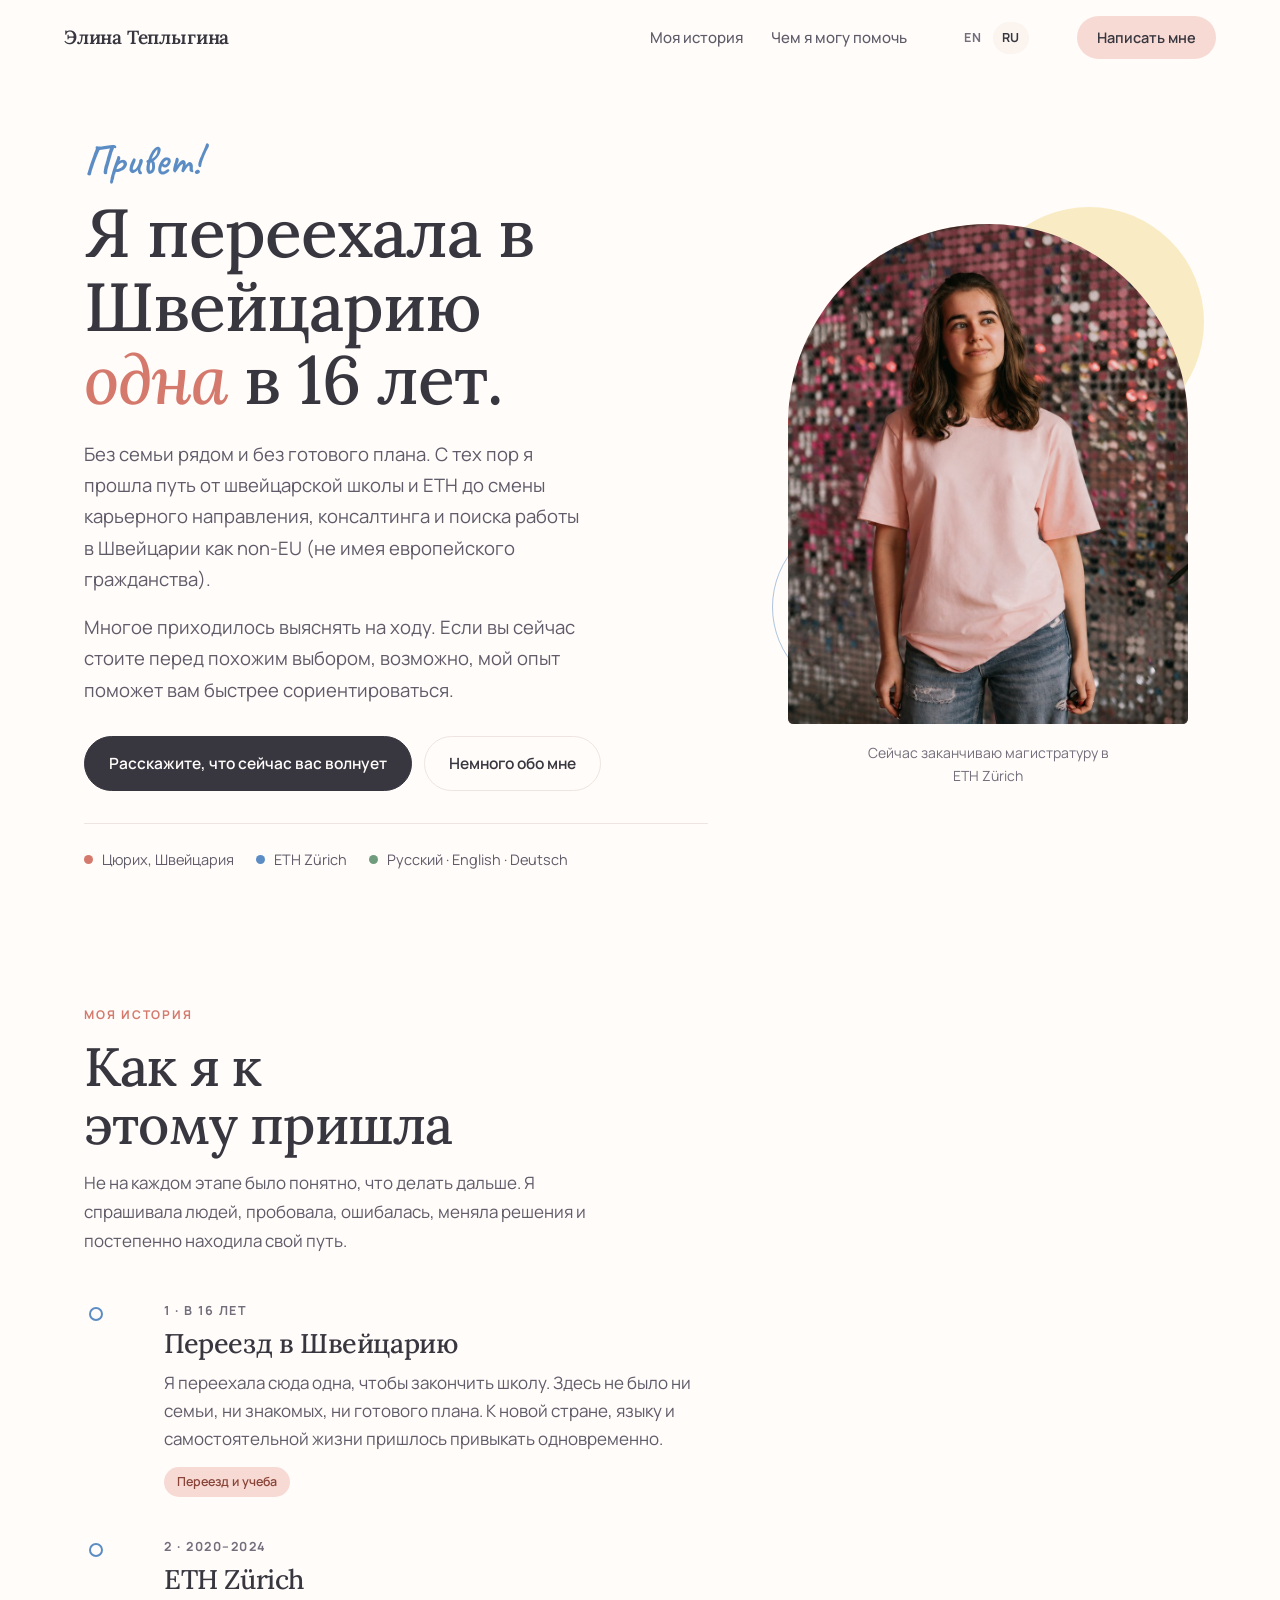
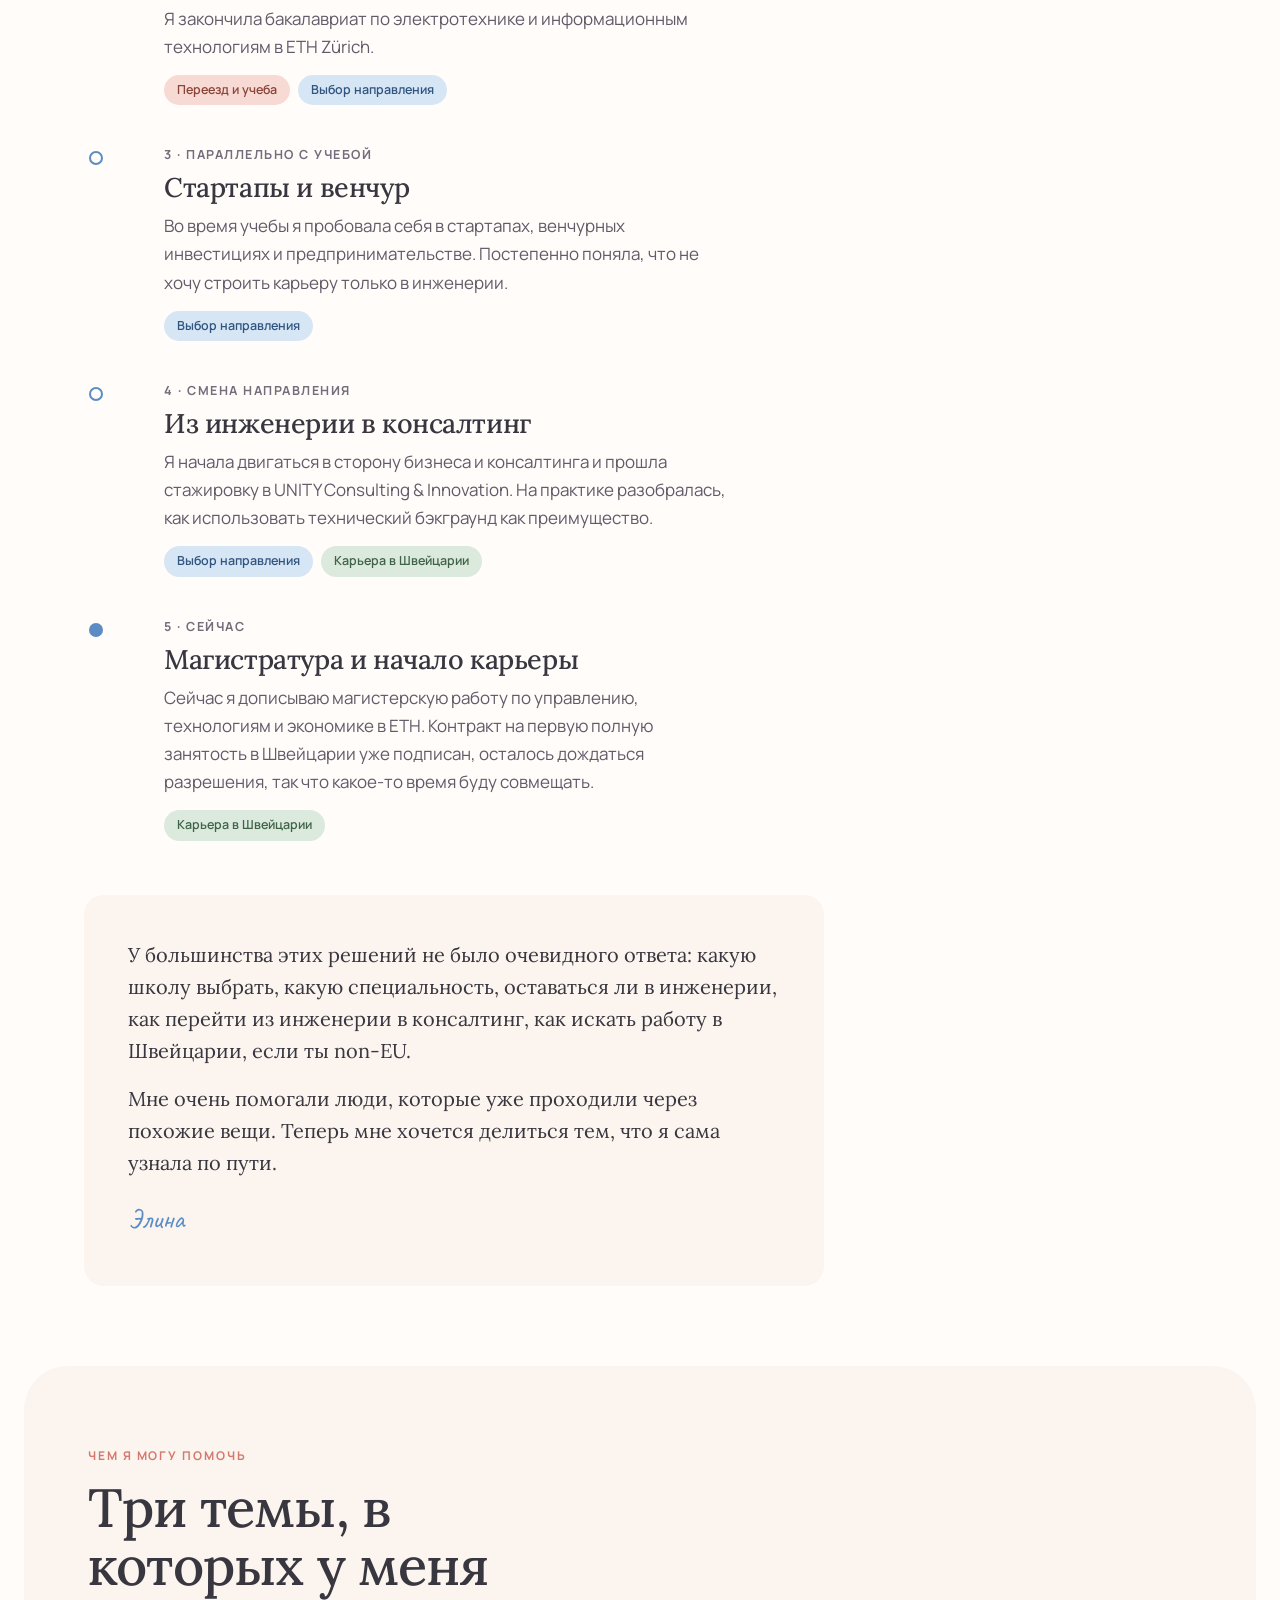
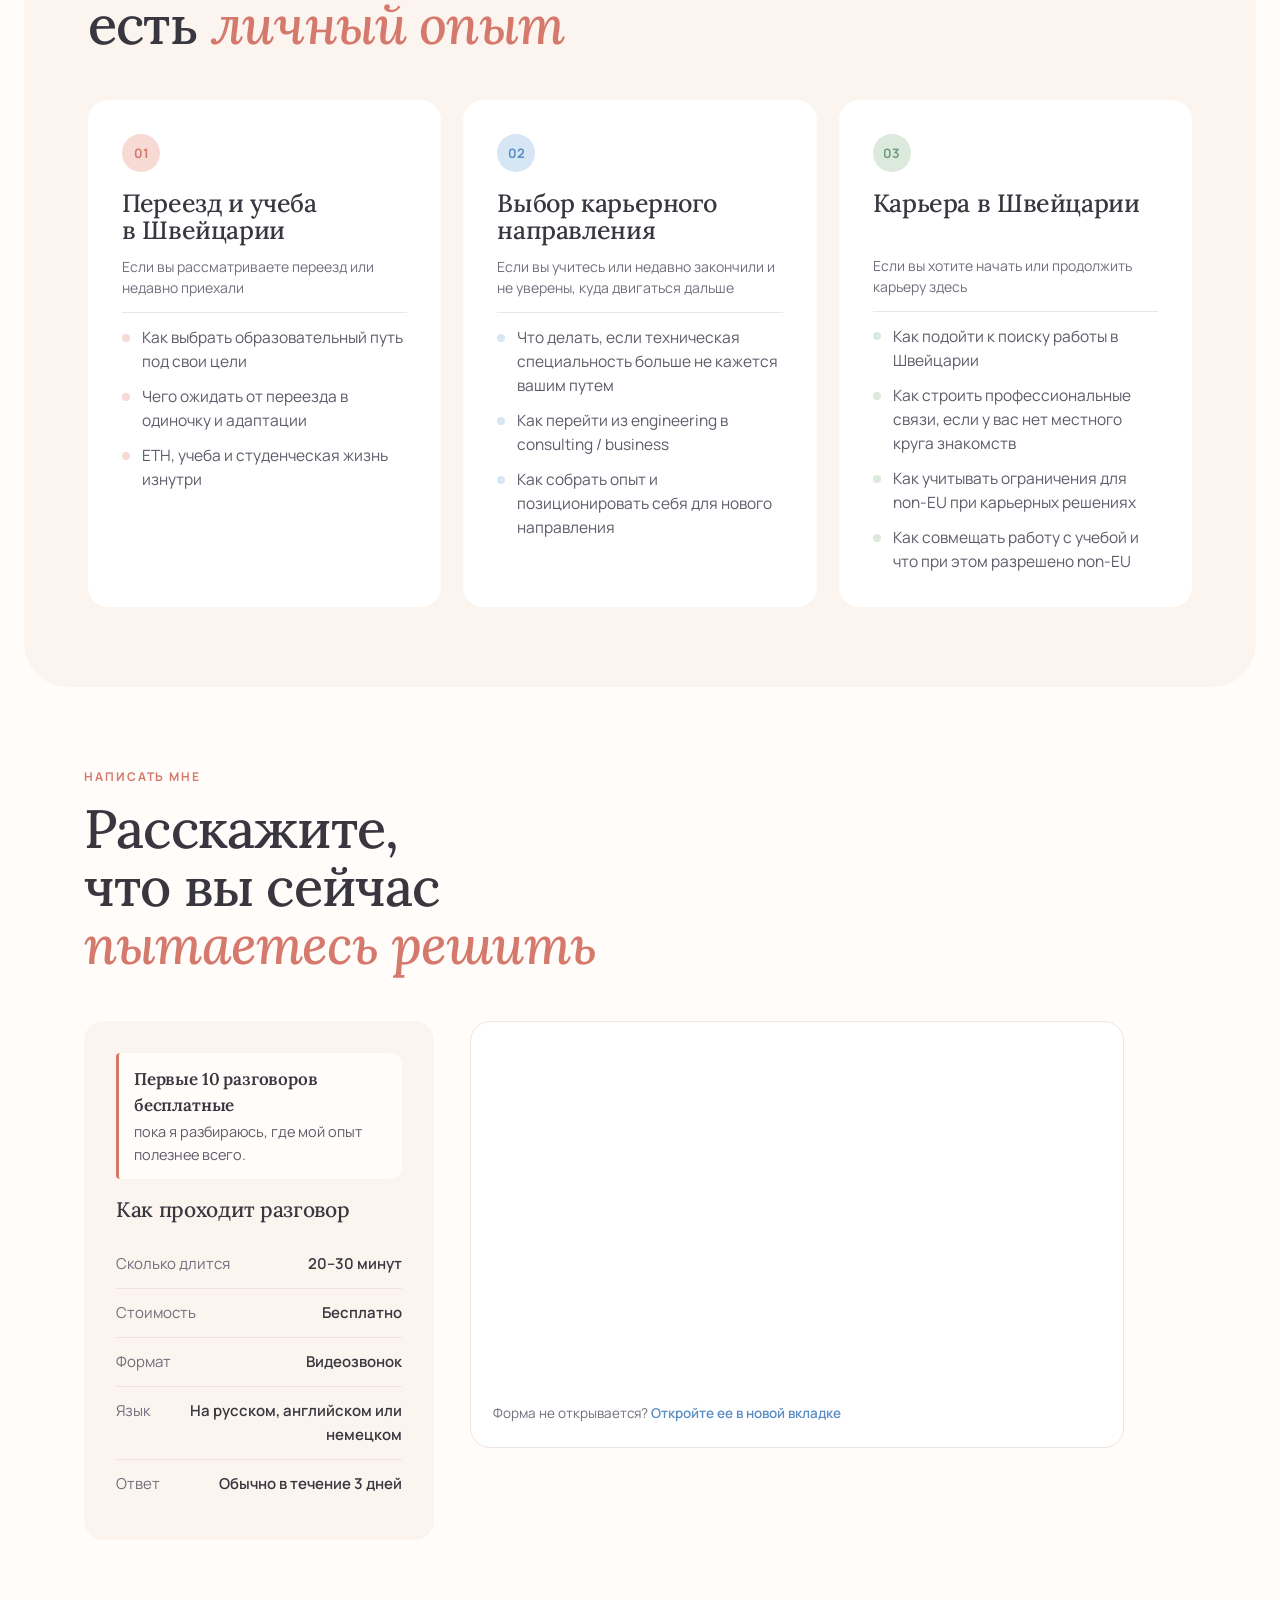
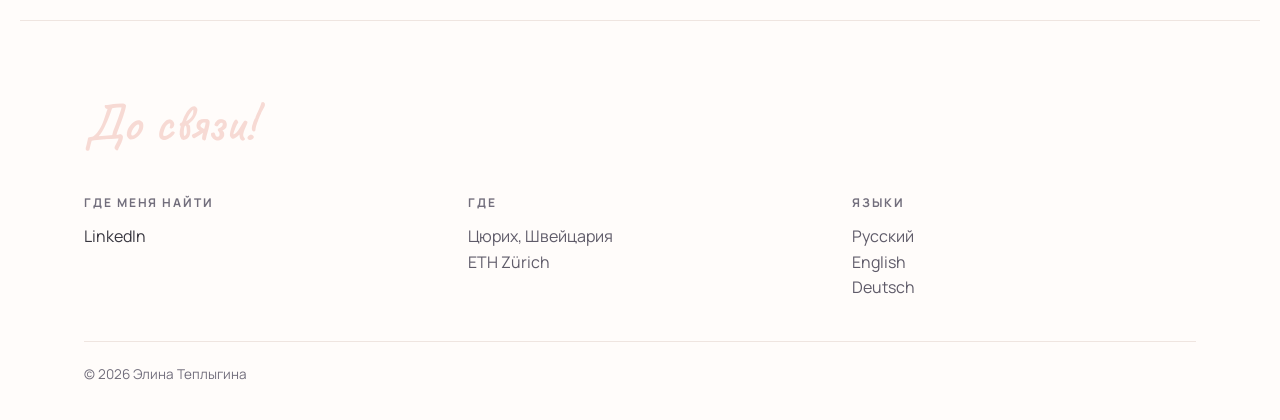
==== ru/index.html @ 57bdb3ef "Tighten the vertical rhythm, and drop the capacity line Sections carried 110px of padding top and bo" ====
<!DOCTYPE html>
<html lang="ru">
<head>
<meta charset="UTF-8">
<meta name="viewport" content="width=device-width, initial-scale=1.0">
<title>Элина Теплыгина | Как найти свой путь за границей</title>
<meta name="description" content="Я переехала в Швейцарию одна в 16 лет. Делюсь опытом переезда, учебы в ETH, смены карьерного направления и поиска работы в Швейцарии как non-EU. Русский, английский, немецкий.">
<meta name="color-scheme" content="light">

<link rel="canonical" href="https://elinateplygina.com/ru/">
<link rel="alternate" hreflang="en" href="https://elinateplygina.com/">
<link rel="alternate" hreflang="ru" href="https://elinateplygina.com/ru/">
<link rel="alternate" hreflang="x-default" href="https://elinateplygina.com/">

<meta property="og:title" content="Элина Теплыгина | Как найти свой путь за границей">
<meta property="og:description" content="Я переехала в Швейцарию одна в 16 лет. Делюсь опытом переезда, учебы в ETH, смены карьерного направления и поиска работы в Швейцарии как non-EU.">
<meta property="og:type" content="website">
<meta property="og:url" content="https://elinateplygina.com/ru/">
<meta property="og:site_name" content="Элина Теплыгина">
<meta property="og:locale" content="ru_RU">
<meta property="og:locale:alternate" content="en_GB">
<meta property="og:image" content="https://elinateplygina.com/assets/og-image-ru.jpg">
<meta property="og:image:width" content="1200">
<meta property="og:image:height" content="630">
<meta property="og:image:alt" content="Элина Теплыгина: я переехала в Швейцарию одна в 16 лет.">
<meta name="twitter:card" content="summary_large_image">
<meta name="twitter:image" content="https://elinateplygina.com/assets/og-image-ru.jpg">

<link rel="preconnect" href="https://fonts.googleapis.com">
<link rel="preconnect" href="https://fonts.gstatic.com" crossorigin>
<link href="https://fonts.googleapis.com/css2?family=Lora:ital,wght@0,400;0,500;0,600;1,400&family=Manrope:wght@400;500;600;700&family=Caveat:wght@500;600&display=swap" rel="stylesheet">

<link rel="icon" href="data:image/svg+xml,%3Csvg xmlns='http://www.w3.org/2000/svg' viewBox='0 0 32 32'%3E%3Crect width='32' height='32' rx='8' fill='%23f7dad4'/%3E%3Ccircle cx='16' cy='16' r='6' fill='none' stroke='%235b8dc4' stroke-width='3'/%3E%3C/svg%3E">
<script type="application/ld+json">
{
  "@context": "https://schema.org",
  "@type": "Person",
  "name": "Элина Теплыгина",
  "alternateName": "Elina Teplygina",
  "url": "https://elinateplygina.com/ru/",
  "image": "https://elinateplygina.com/assets/elina.jpg",
  "description": "Переехала в Швейцарию одна в 16 лет. Делится опытом переезда, учебы в ETH, смены карьерного направления и поиска работы в Швейцарии как non-EU.",
  "jobTitle": "Студентка магистратуры по управлению, технологиям и экономике, ETH Zürich",
  "alumniOf": {"@type": "CollegeOrUniversity", "name": "ETH Zürich"},
  "homeLocation": {
    "@type": "Place",
    "address": {"@type": "PostalAddress", "addressLocality": "Zürich", "addressCountry": "CH"}
  },
  "knowsLanguage": [
    {"@type": "Language", "name": "Russian", "alternateName": "ru"},
    {"@type": "Language", "name": "English", "alternateName": "en"},
    {"@type": "Language", "name": "German", "alternateName": "de"}
  ],
  "sameAs": ["https://www.linkedin.com/in/elina-teplygina/"]
}
</script>
<link rel="stylesheet" href="../assets/styles.css">
</head>
<body>

<a class="skip" href="#main">Перейти к содержанию</a>

<header class="nav" id="nav">
  <a class="nav__brand" href="#top">Элина&nbsp;Теплыгина</a>
  <nav class="nav__links" aria-label="Разделы">
    <a href="#story" data-nav>Моя история</a>
    <a href="#help" data-nav>Чем я могу помочь</a>
  </nav>
  <div class="langsw">
    <a href="/" lang="en" hreflang="en">EN</a>
    <a href="/ru/" aria-current="page" lang="ru">RU</a>
  </div>
  <a class="nav__cta" href="#talk">Написать мне</a>
</header>

<main id="main">
<a id="top"></a>

<section class="hero">
  <div class="hero__text reveal">
    <p class="script">Привет!</p>
    <h1>Я переехала в Швейцарию <em>одна</em> в&nbsp;16&nbsp;лет.</h1>
    <p class="lede">
      Без семьи рядом и без готового плана. С тех пор я прошла путь от
      швейцарской школы и ETH до смены карьерного направления, консалтинга и
      поиска работы в Швейцарии как non-EU (не имея европейского гражданства).
    </p>
    <p class="lede lede--next">
      Многое приходилось выяснять на ходу. Если вы сейчас стоите перед похожим
      выбором, возможно, мой опыт поможет вам быстрее сориентироваться.
    </p>
    <div class="hero__cta">
      <a class="btn" href="#talk">Расскажите, что сейчас вас волнует</a>
      <a class="btn btn--soft" href="#story">Немного обо мне</a>
    </div>
    <ul class="pills">
      <li><span class="pills__dot pills__dot--rose" aria-hidden="true"></span>Цюрих, Швейцария</li>
      <li><span class="pills__dot pills__dot--sky" aria-hidden="true"></span>ETH Zürich</li>
      <li><span class="pills__dot pills__dot--sage" aria-hidden="true"></span>Русский · English · Deutsch</li>
    </ul>
  </div>

  <div class="hero__photo reveal" style="--d:.12s">
    <span class="hero__blob" aria-hidden="true"></span>
    <span class="hero__ring" aria-hidden="true"></span>
    <div class="frame">
      <img src="../assets/elina.jpg" alt="Элина Теплыгина" id="portrait" width="900" height="1200">
      <span class="frame__ph" aria-hidden="true"><b>ЭТ</b></span>
    </div>
    <p class="hero__note">Сейчас заканчиваю магистратуру в ETH&nbsp;Zürich</p>
  </div>
</section>

<section class="sec" id="story">
  <header class="sec__head reveal">
    <p class="eyebrow">Моя история</p>
    <h2>Как я к этому пришла</h2>
    <p class="sec__note">Не на каждом этапе было понятно, что делать дальше. Я спрашивала людей, пробовала, ошибалась, меняла решения и постепенно находила свой путь.</p>
  </header>

  <div class="route">
    <span class="route__line" aria-hidden="true"><i id="routeFill"></i></span>

    <ol class="stops">
      <li class="stop">
        <span class="stop__yr">1 · В 16 лет</span>
        <h3>Переезд в Швейцарию</h3>
        <p>Я переехала сюда одна, чтобы закончить школу. Здесь не было ни семьи, ни знакомых, ни готового плана. К новой стране, языку и самостоятельной жизни пришлось привыкать одновременно.</p>
        <p class="stop__tags"><span class="tag tag--rose">Переезд и учеба</span></p>
      </li>
      <li class="stop">
        <span class="stop__yr">2 · 2020–2024</span>
        <h3>ETH Zürich</h3>
        <p>Я закончила бакалавриат по электротехнике и информационным технологиям в ETH Zürich.</p>
        <p class="stop__tags"><span class="tag tag--rose">Переезд и учеба</span><span class="tag tag--sky">Выбор направления</span></p>
      </li>
      <li class="stop">
        <span class="stop__yr">3 · Параллельно с учебой</span>
        <h3>Стартапы и венчур</h3>
        <p>Во время учебы я пробовала себя в стартапах, венчурных инвестициях и предпринимательстве. Постепенно поняла, что не хочу строить карьеру только в инженерии.</p>
        <p class="stop__tags"><span class="tag tag--sky">Выбор направления</span></p>
      </li>
      <li class="stop">
        <span class="stop__yr">4 · Смена направления</span>
        <h3>Из инженерии в консалтинг</h3>
        <p>Я начала двигаться в сторону бизнеса и консалтинга и прошла стажировку в UNITY Consulting &amp; Innovation. На практике разобралась, как использовать технический бэкграунд как преимущество.</p>
        <p class="stop__tags"><span class="tag tag--sky">Выбор направления</span><span class="tag tag--sage">Карьера в Швейцарии</span></p>
      </li>
      <li class="stop stop--now">
        <span class="stop__yr">5 · Сейчас</span>
        <h3>Магистратура и начало карьеры</h3>
        <p>Сейчас я дописываю магистерскую работу по управлению, технологиям и экономике в ETH. Контракт на первую полную занятость в Швейцарии уже подписан, осталось дождаться разрешения, так что какое-то время буду совмещать.</p>
        <p class="stop__tags"><span class="tag tag--sage">Карьера в Швейцарии</span></p>
      </li>
    </ol>
  </div>

  <figure class="note reveal">
    <blockquote>
      <p>У большинства этих решений не было очевидного ответа: какую школу выбрать, какую специальность, оставаться ли в инженерии, как перейти из инженерии в консалтинг, как искать работу в Швейцарии, если ты non-EU.</p>
      <p>Мне очень помогали люди, которые уже проходили через похожие вещи. Теперь мне хочется делиться тем, что я сама узнала по пути.</p>
    </blockquote>
    <figcaption>Элина</figcaption>
  </figure>
</section>

<section class="sec sec--tint" id="help">
  <header class="sec__head reveal">
    <p class="eyebrow">Чем я могу помочь</p>
    <h2>Три темы, в которых у меня есть <em>личный опыт</em></h2>
  </header>

  <div class="cards reveal">
    <article class="card card--rose">
      <span class="card__num" aria-hidden="true">01</span>
      <h3>Переезд и учеба в Швейцарии</h3>
      <p class="card__who">Если вы рассматриваете переезд или недавно приехали</p>
      <ul>
        <li>Как выбрать образовательный путь под свои цели</li>
        <li>Чего ожидать от переезда в одиночку и адаптации</li>
        <li>ETH, учеба и студенческая жизнь изнутри</li>
      </ul>
    </article>

    <article class="card card--sky">
      <span class="card__num" aria-hidden="true">02</span>
      <h3>Выбор карьерного направления</h3>
      <p class="card__who">Если вы учитесь или недавно закончили и не уверены, куда двигаться дальше</p>
      <ul>
        <li>Что делать, если техническая специальность больше не кажется вашим путем</li>
        <li>Как перейти из engineering в consulting / business</li>
        <li>Как собрать опыт и позиционировать себя для нового направления</li>
      </ul>
    </article>

    <article class="card card--sage">
      <span class="card__num" aria-hidden="true">03</span>
      <h3>Карьера в Швейцарии</h3>
      <p class="card__who">Если вы хотите начать или продолжить карьеру здесь</p>
      <ul>
        <li>Как подойти к поиску работы в Швейцарии</li>
        <li>Как строить профессиональные связи, если у вас нет местного круга знакомств</li>
        <li>Как учитывать ограничения для non-EU при карьерных решениях</li>
        <li>Как совмещать работу с учебой и что при этом разрешено non-EU</li>
      </ul>
    </article>
  </div>
</section>

<section class="sec" id="talk">
  <header class="sec__head reveal">
    <p class="eyebrow">Написать мне</p>
    <h2>Расскажите, что вы сейчас <em>пытаетесь решить</em></h2>
  </header>

  <div class="talk reveal">
    <aside class="what">
      <p class="what__cap"><b>Первые 10 разговоров бесплатные</b>пока я разбираюсь, где мой опыт полезнее всего.</p>
      <h3>Как проходит разговор</h3>
      <ul>
        <li><span>Сколько длится</span><b>20–30 минут</b></li>
        <li><span>Стоимость</span><b>Бесплатно</b></li>
        <li><span>Формат</span><b>Видеозвонок</b></li>
        <li><span>Язык</span><b>На русском, английском или немецком</b></li>
        <li><span>Ответ</span><b>Обычно в течение 3 дней</b></li>
      </ul>
    </aside>

    <div class="formwrap">
      <iframe
        data-tally-src="https://tally.so/embed/A7gMDe?alignLeft=1&hideTitle=1&transparentBackground=1&dynamicHeight=1"
        loading="lazy"
        title="Расскажите, с чем вы разбираетесь"></iframe>
      <p class="formwrap__fb">Форма не открывается?
        <a href="https://tally.so/r/A7gMDe" target="_blank" rel="noopener">Откройте ее в новой вкладке</a>
      </p>
    </div>
  </div>
</section>
</main>

<footer class="foot">
  <p class="foot__script">До связи!</p>
  <div class="foot__cols">
    <div>
      <span>Где меня найти</span>
      <a href="https://www.linkedin.com/in/elina-teplygina/" target="_blank" rel="noopener">LinkedIn</a>
    </div>
    <div>
      <span>Где</span>
      <p>Цюрих, Швейцария<br>ETH Zürich</p>
    </div>
    <div>
      <span>Языки</span>
      <p>Русский<br>English<br>Deutsch</p>
    </div>
  </div>
  <p class="foot__base">© <span id="yr">2026</span> Элина Теплыгина</p>
</footer>

<script src="../assets/main.js" defer></script>
<script>
(function(){
  var d=document,w="https://tally.so/widgets/embed.js";
  var v=function(){
    if(typeof Tally!=="undefined"){Tally.loadEmbeds();}
    else{
      d.querySelectorAll("iframe[data-tally-src]:not([src])").forEach(function(e){
        e.src=e.dataset.tallySrc;
      });
    }
  };
  if(typeof Tally!=="undefined"){v();}
  else if(d.querySelector('script[src="'+w+'"]')==null){
    var s=d.createElement("script");s.src=w;s.onload=v;s.onerror=v;d.body.appendChild(s);
  }
})();
</script>
</body>
</html>
---- assets/styles.css ----
/* ═══════════════════════════════════════════════════════════
   Elina Teplygina — personal site
   Warm, light, single-theme. Palette drawn from blush pink,
   cornflower blue and soft butter; neutrals biased warm.
   ═══════════════════════════════════════════════════════════ */

:root{
  /* grounds */
  --paper:#fffcfa;
  --cream:#fbf4ef;
  --card:#ffffff;

  /* soft fields */
  --blush:#f7dad4;
  --sky:#d7e6f5;
  --sky-line:#a9c8e8;
  --sage:#dcE9dd;
  --butter:#f9ecc4;

  /* accents (readable on paper) */
  --rose:#d4796b;
  --blue:#5b8dc4;
  --green:#6f9c7d;

  /* ink — warm plum-grey, never pure black */
  --ink:#38363f;
  --ink-2:#5f5b69;
  --ink-3:#726e7c;
  --line:#efe5e0;

  --display:'Fraunces',Georgia,'Times New Roman',serif;
  --ui:'Karla',system-ui,-apple-system,'Segoe UI',sans-serif;
  --hand:'Caveat','Segoe Script',cursive;

  --pad:clamp(20px,5vw,72px);
  --max:1240px;
  --ease:cubic-bezier(.22,1,.36,1);
  --r:20px;
}

html[lang="ru"]{
  --display:'Lora',Georgia,serif;
  --ui:'Manrope',system-ui,-apple-system,'Segoe UI',sans-serif;
}
/* Russian labels run longer, so the text column gets a little more room
   to keep the two hero buttons on one line at desktop widths. */
@media(min-width:901px){
  html[lang="ru"] .hero{grid-template-columns:minmax(0,1.2fr) minmax(0,.8fr);}
  /* Russian label/value pairs are longer, so the side panel needs more room
     than the English one before the values start wrapping three lines deep. */
  html[lang="ru"] .talk{grid-template-columns:minmax(0,350px) minmax(0,1fr);}
}

*,*::before,*::after{box-sizing:border-box;}

html{scroll-behavior:smooth;-webkit-text-size-adjust:100%;}

body{
  margin:0;
  background:var(--paper);
  color:var(--ink);
  font-family:var(--ui);
  font-size:17px;
  line-height:1.6;
  overflow-x:hidden;
  -webkit-font-smoothing:antialiased;
}

h1,h2,h3{
  font-family:var(--display);
  font-weight:500;
  font-variation-settings:'SOFT' 30,'WONK' 1;
  letter-spacing:-.015em;
  line-height:1.08;
  margin:0;
  text-wrap:balance;
}
p{margin:0;}
ul,ol{margin:0;padding:0;list-style:none;}
img{max-width:100%;display:block;}
a{color:inherit;text-decoration:none;}

::selection{background:var(--blush);color:var(--ink);}

:focus-visible{
  outline:2.5px solid var(--blue);
  outline-offset:3px;
  border-radius:6px;
}

.skip{
  position:fixed;top:-100px;left:16px;z-index:99;
  background:var(--blue);color:#fff;padding:12px 20px;border-radius:8px;
  font-weight:600;font-size:14px;
}
.skip:focus{top:16px;}

/* ── Shared bits ─────────────────────────────────────────── */
.eyebrow{
  font-size:12px;font-weight:700;letter-spacing:.16em;
  text-transform:uppercase;color:var(--rose);
}
.script{
  font-family:var(--hand);font-weight:600;
  font-size:clamp(30px,3.6vw,42px);line-height:1;
  color:var(--blue);
}

.btn{
  display:inline-block;
  font-family:var(--ui);font-weight:600;font-size:15.5px;
  background:var(--ink);color:var(--paper);
  padding:14px 24px;border-radius:100px;
  border:1.5px solid var(--ink);
  transition:background .3s var(--ease),color .3s var(--ease),
             border-color .3s var(--ease),transform .3s var(--ease);
}
.btn:hover{
  background:var(--blue);border-color:var(--blue);color:#fff;
  transform:translateY(-2px);
}
.btn--soft{
  background:transparent;color:var(--ink);border-color:var(--line);
}
.btn--soft:hover{
  background:var(--blush);border-color:var(--blush);color:var(--ink);
}

/* ── Nav ─────────────────────────────────────────────────── */
.nav{
  position:sticky;top:0;z-index:50;
  display:flex;align-items:center;gap:clamp(16px,4vw,48px);
  padding:16px var(--pad);
  background:color-mix(in srgb,var(--paper) 88%,transparent);
  backdrop-filter:blur(12px);
  -webkit-backdrop-filter:blur(12px);
  border-bottom:1px solid transparent;
  transition:border-color .35s var(--ease);
}
.nav.stuck{border-bottom-color:var(--line);}
.nav__brand{
  font-family:var(--display);font-size:19px;font-weight:600;
  letter-spacing:-.01em;
  flex:0 1 auto;min-width:0;
  overflow:hidden;text-overflow:ellipsis;white-space:nowrap;
}
.nav__links{display:flex;gap:28px;margin-left:auto;}
.nav__links a{
  font-size:15px;font-weight:500;color:var(--ink-2);
  padding:4px 0;position:relative;transition:color .25s;
}
.nav__links a::after{
  content:"";position:absolute;left:0;bottom:0;height:2px;width:0;
  background:var(--blush);border-radius:2px;
  transition:width .35s var(--ease);
}
.nav__links a:hover,.nav__links a.on{color:var(--ink);}
.nav__links a:hover::after,.nav__links a.on::after{width:100%;}

.langsw{
  display:flex;align-items:center;gap:2px;
  font-size:12.5px;font-weight:700;letter-spacing:.06em;
}
.langsw a{
  padding:6px 9px;border-radius:100px;color:var(--ink-3);
  transition:color .25s var(--ease),background .25s var(--ease);
}
.langsw a:hover{color:var(--ink);}
.langsw a[aria-current]{color:var(--ink);background:var(--cream);}

.nav__cta{
  font-size:14.5px;font-weight:600;
  padding:10px 20px;border-radius:100px;
  background:var(--blush);color:var(--ink);
  transition:background .3s var(--ease);
}
.nav__cta:hover{background:var(--butter);}

@media(max-width:880px){
  .nav__links{display:none;}
  .langsw{margin-left:auto;}
  .nav__cta{margin-left:0;}
}
@media(max-width:340px){
  .nav{gap:6px;padding-inline:12px;}
  .nav__brand{font-size:15px;}
  .nav__cta{padding:8px 11px;font-size:12.5px;}
}
@media(max-width:430px){
  /* Brand + language switch + button is a tight row on a small phone, and
     the Russian button label is wider than the English one. Every pixel
     here goes to keeping the full name visible rather than ellipsised. */
  .nav{gap:6px;padding-inline:14px;}
  .nav__brand{font-size:16px;letter-spacing:-.02em;}
  .langsw{gap:0;}
  .langsw a{padding:6px 5px;}
  .nav__cta{padding:9px 11px;font-size:12.5px;}
}

/* ── Reveal (gentle; starts visible if JS never runs) ────── */
.js .reveal{opacity:0;transform:translateY(20px);}
.js .reveal.in{
  opacity:1;transform:none;
  transition:opacity .8s var(--ease) var(--d,0s),
             transform .8s var(--ease) var(--d,0s);
}

/* ── Hero ────────────────────────────────────────────────── */
.hero{
  max-width:var(--max);margin:0 auto;
  padding:clamp(34px,5vw,64px) var(--pad) clamp(34px,4.5vw,54px);
  display:grid;
  grid-template-columns:minmax(0,1.1fr) minmax(0,.9fr);
  gap:clamp(30px,6vw,72px);
  align-items:center;
}
@media(max-width:900px){ .hero{grid-template-columns:1fr;} }

.hero__text .script{margin-bottom:14px;}
.hero h1{
  font-size:clamp(40px,5.6vw,68px);
  font-variation-settings:'SOFT' 40,'WONK' 1;
  max-width:14ch;
}
.hero h1 em{
  font-style:italic;color:var(--rose);
  font-variation-settings:'SOFT' 60,'WONK' 1;
}
.hero .lede{
  font-size:clamp(16.5px,1.7vw,18.5px);
  line-height:1.7;color:var(--ink-2);
  max-width:46ch;margin-top:22px;
}
/* Specific enough to beat the phone override further down the file. */
.hero .lede.lede--next{margin-top:16px;}

.hero__cta{display:flex;gap:12px;flex-wrap:wrap;margin-top:30px;}

.pills{
  display:flex;flex-wrap:wrap;gap:10px 22px;
  margin-top:32px;padding-top:24px;
  border-top:1px solid var(--line);
}
.pills li{
  display:flex;align-items:center;gap:9px;
  font-size:14.5px;color:var(--ink-2);
}
.pills__dot{width:9px;height:9px;border-radius:50%;flex:0 0 auto;}
.pills__dot--rose{background:var(--rose);}
.pills__dot--sky{background:var(--blue);}
.pills__dot--sage{background:var(--green);}

/* Portrait — soft arch, blush field behind */
.hero__photo{position:relative;display:grid;justify-items:center;}
.hero__blob{
  position:absolute;z-index:0;
  width:clamp(150px,20vw,230px);aspect-ratio:1;
  background:var(--butter);border-radius:50%;
  top:-3%;right:-2%;
}
.hero__ring{
  position:absolute;z-index:0;
  width:clamp(110px,15vw,180px);aspect-ratio:1;
  border:1.5px solid var(--blue);border-radius:50%;
  bottom:16%;left:-2%;opacity:.5;
}
.frame{
  position:relative;z-index:1;
  width:min(100%,400px);aspect-ratio:4/5;
  border-radius:999px 999px 26px 26px;
  overflow:hidden;
  background:var(--blush);
  display:grid;place-items:center;
}
.frame img{
  width:100%;height:100%;position:relative;z-index:1;
  object-fit:cover;object-position:50% 35%;
}
.frame img.missing{display:none;}
.frame__ph{
  position:absolute;display:grid;gap:10px;justify-items:center;text-align:center;
  padding:24px;
}
.frame__ph b{
  font-family:var(--display);font-size:clamp(48px,7vw,72px);
  font-weight:500;color:#fff;line-height:1;
}

.hero__note{
  position:relative;z-index:1;
  margin-top:18px;font-size:14px;color:var(--ink-3);text-align:center;
  max-width:32ch;
}

/* ── Section frame ───────────────────────────────────────── */
.sec{
  max-width:var(--max);margin:0 auto;
  padding:clamp(50px,6.5vw,80px) var(--pad);
}
.sec--tint{
  max-width:none;background:var(--cream);
  border-radius:clamp(24px,4vw,44px);
  margin:0 clamp(10px,2vw,24px);
  padding-inline:clamp(20px,5vw,72px);
}
.sec--tint>*{max-width:var(--max);margin-inline:auto;}

.sec__head{
  display:grid;gap:14px;
  max-width:var(--max);
  margin-bottom:clamp(30px,4vw,46px);
}
.sec__head h2{font-size:clamp(32px,4.4vw,54px);max-width:16ch;}
.sec__head h2 em{
  font-style:italic;color:var(--rose);
  font-variation-settings:'SOFT' 60,'WONK' 1;
}
.sec__note{
  font-size:17px;line-height:1.7;color:var(--ink-2);max-width:52ch;
}

/* ── Story timeline ──────────────────────────────────────── */
.route{position:relative;padding-left:clamp(26px,4vw,44px);}
.route__line{
  position:absolute;left:11px;top:10px;
  width:2.5px;height:calc(100% - 20px);
  border-radius:2px;overflow:hidden;
}
.route__line i{
  display:block;width:100%;height:100%;
  background:var(--sky-line);border-radius:2px;
  transform:scaleY(0);transform-origin:top;
}

.stops{display:grid;gap:clamp(26px,3.5vw,40px);}
.stop{
  position:relative;
  padding-left:clamp(22px,3vw,36px);
  max-width:60ch;
}
.stop::before{
  content:"";position:absolute;
  left:calc(-1 * clamp(26px,4vw,44px) + 12px - 7px);
  top:6px;width:14px;height:14px;border-radius:50%;
  background:var(--paper);border:2.5px solid var(--blue);
  transform:scale(0);transition:transform .5s var(--ease) .1s;
}
.stop.in::before{transform:scale(1);}
.stop--now::before{background:var(--blue);}

.stop__yr{
  display:block;font-size:12.5px;font-weight:700;
  letter-spacing:.12em;text-transform:uppercase;
  color:var(--ink-3);margin-bottom:8px;
}
.stop h3{font-size:clamp(23px,2.4vw,27px);margin-bottom:10px;}
.stop p{color:var(--ink-2);line-height:1.65;}

.stop__tags{display:flex;flex-wrap:wrap;gap:8px;margin-top:14px;}
.tag{
  font-size:12.5px;font-weight:600;
  padding:5px 13px;border-radius:100px;
}
.tag--rose{background:var(--blush);color:#8a4438;}
.tag--sky{background:var(--sky);color:#2f5580;}
.tag--sage{background:var(--sage);color:#3f6349;}

/* Personal note */
.note{
  margin:clamp(34px,4.5vw,54px) 0 0;
  background:var(--cream);
  border-radius:var(--r);
  padding:clamp(26px,4vw,44px);
  display:grid;gap:18px;
  max-width:74ch;
}
.note blockquote{margin:0;display:grid;gap:16px;}
.note p{
  font-family:var(--display);font-size:clamp(17px,1.9vw,20px);
  line-height:1.6;color:var(--ink);
}
.note figcaption{
  font-family:var(--hand);font-size:28px;color:var(--blue);
}

/* ── Cards ───────────────────────────────────────────────── */
.cards{
  display:grid;grid-template-columns:repeat(3,minmax(0,1fr));
  gap:clamp(14px,2vw,22px);
}
@media(max-width:940px){ .cards{grid-template-columns:1fr;} }

.card{
  --c:var(--rose);
  --field:var(--blush);
  position:relative;
  background:var(--card);
  border-radius:var(--r);
  padding:clamp(24px,3vw,34px);
  display:grid;gap:12px;align-content:start;
  transition:transform .4s var(--ease),box-shadow .4s var(--ease);
}
.card--sky{--c:var(--blue);--field:var(--sky);}
.card--sage{--c:var(--green);--field:var(--sage);}
.card:hover{
  transform:translateY(-5px);
  box-shadow:0 20px 44px -28px rgba(56,54,63,.35);
}
.card__num{
  width:38px;height:38px;border-radius:50%;
  background:var(--field);color:var(--c);
  display:grid;place-items:center;
  font-size:13px;font-weight:700;
  margin-bottom:6px;
}
.card h3{font-size:clamp(23px,2.3vw,25px);min-height:2.1em;}
@media(max-width:940px){ .card h3{min-height:0;} }
.card__who{
  font-size:14px;color:var(--ink-3);line-height:1.5;
  padding-bottom:14px;border-bottom:1px solid var(--line);
}
.card ul{display:grid;gap:11px;}
.card li{
  font-size:15.5px;line-height:1.55;color:var(--ink-2);
  padding-left:20px;position:relative;
}
.card li::before{
  content:"";position:absolute;left:0;top:.58em;
  width:8px;height:8px;border-radius:50%;background:var(--field);
}

/* ── Contact ─────────────────────────────────────────────── */
.talk{
  display:grid;grid-template-columns:minmax(0,330px) minmax(0,1fr);
  gap:clamp(20px,3vw,36px);align-items:start;
  max-width:1040px;
}
@media(max-width:900px){ .talk{grid-template-columns:1fr;} }

.what{
  background:var(--cream);border-radius:var(--r);
  padding:clamp(24px,3vw,32px);
}
.what__cap{
  background:var(--paper);
  border-left:3px solid var(--rose);
  border-radius:4px 12px 12px 4px;
  padding:13px 15px;margin-bottom:20px;
  font-size:14.5px;line-height:1.55;color:var(--ink-2);
}
/* .what b sets text-align:right for the value column and is declared later,
   so this needs the extra class to win rather than relying on order. */
.what .what__cap b{
  display:block;margin-bottom:3px;text-align:left;
  font-family:var(--display);font-weight:600;font-size:17px;
  letter-spacing:-.01em;color:var(--ink);
}
.what h3{font-size:21px;margin-bottom:18px;}
.what ul{display:grid;}
.what li{
  display:flex;justify-content:space-between;align-items:baseline;
  gap:14px;padding:12px 0;border-bottom:1px solid var(--line);
  font-size:15px;
}
.what li:last-child{border-bottom:0;}
.what span{color:var(--ink-3);}
.what b{font-weight:600;text-align:right;}
.what__mail{margin-top:16px;font-size:14.5px;color:var(--ink-3);}
.what__mail a{
  color:var(--blue);font-weight:600;
  border-bottom:1.5px solid transparent;transition:border-color .25s;
}
.what__mail a:hover{border-bottom-color:var(--blue);}

.formwrap{
  background:var(--card);border:1px solid var(--line);
  border-radius:var(--r);padding:clamp(14px,2vw,22px);
}
.formwrap iframe{width:100%;border:0;min-height:340px;background:transparent;}
.formwrap__fb{margin-top:12px;font-size:13.5px;color:var(--ink-3);}
.formwrap__fb a{color:var(--blue);font-weight:600;}

/* ── Footer ──────────────────────────────────────────────── */
.foot{
  max-width:var(--max);margin:0 auto;
  padding:clamp(46px,6vw,76px) var(--pad) 34px;
  border-top:1px solid var(--line);
}
.foot__script{
  font-family:var(--hand);font-weight:600;
  font-size:clamp(34px,5vw,52px);color:var(--blush);
  line-height:1;margin-bottom:clamp(28px,4vw,44px);
}
.foot__cols{
  display:grid;grid-template-columns:repeat(3,minmax(0,1fr));
  gap:clamp(20px,4vw,40px);
  padding-bottom:clamp(26px,4vw,40px);
}
@media(max-width:680px){ .foot__cols{grid-template-columns:1fr;gap:26px;} }
.foot__cols span{
  display:block;font-size:12px;font-weight:700;letter-spacing:.16em;
  text-transform:uppercase;color:var(--ink-3);margin-bottom:12px;
}
.foot__cols a{
  display:block;font-size:16px;margin-bottom:7px;width:fit-content;
  border-bottom:1.5px solid transparent;transition:border-color .25s;
}
.foot__cols a:hover{border-bottom-color:var(--blush);}
.foot__cols p{font-size:16px;color:var(--ink-2);line-height:1.6;}
.foot__base{
  padding-top:22px;border-top:1px solid var(--line);
  font-size:13.5px;color:var(--ink-3);
}

/* ── Phone layout (kept last so nothing above re-overrides it) ── */
@media(max-width:900px){
  /* On a phone the portrait sat below the lede, both buttons and the pills,
     so the first thing a visitor met was a wall of text. Reordering puts it
     directly under the headline, where it introduces her. */
  .hero{grid-template-columns:1fr;row-gap:0;}
  .hero__text{display:contents;}
  .hero__text .script{order:1;}
  .hero h1{order:2;max-width:none;}
  .hero__photo{order:3;margin-top:30px;}
  .hero .lede{order:4;margin-top:30px;}
  .hero__cta{order:5;}
  .pills{order:6;}
  .frame{width:min(100%,300px);}
  .hero__blob{width:clamp(120px,26vw,170px);}
  .hero__ring{display:none;}
}
@media(max-width:480px){
  .hero__cta{display:grid;}
  .btn{text-align:center;}
}

/* ── Reduced motion ──────────────────────────────────────── */
@media (prefers-reduced-motion:reduce){
  html{scroll-behavior:auto;}
  *,*::before,*::after{
    animation-duration:.001ms !important;
    transition-duration:.001ms !important;
  }
  .js .reveal{opacity:1;transform:none;}
  .stop::before{transform:scale(1);}
}
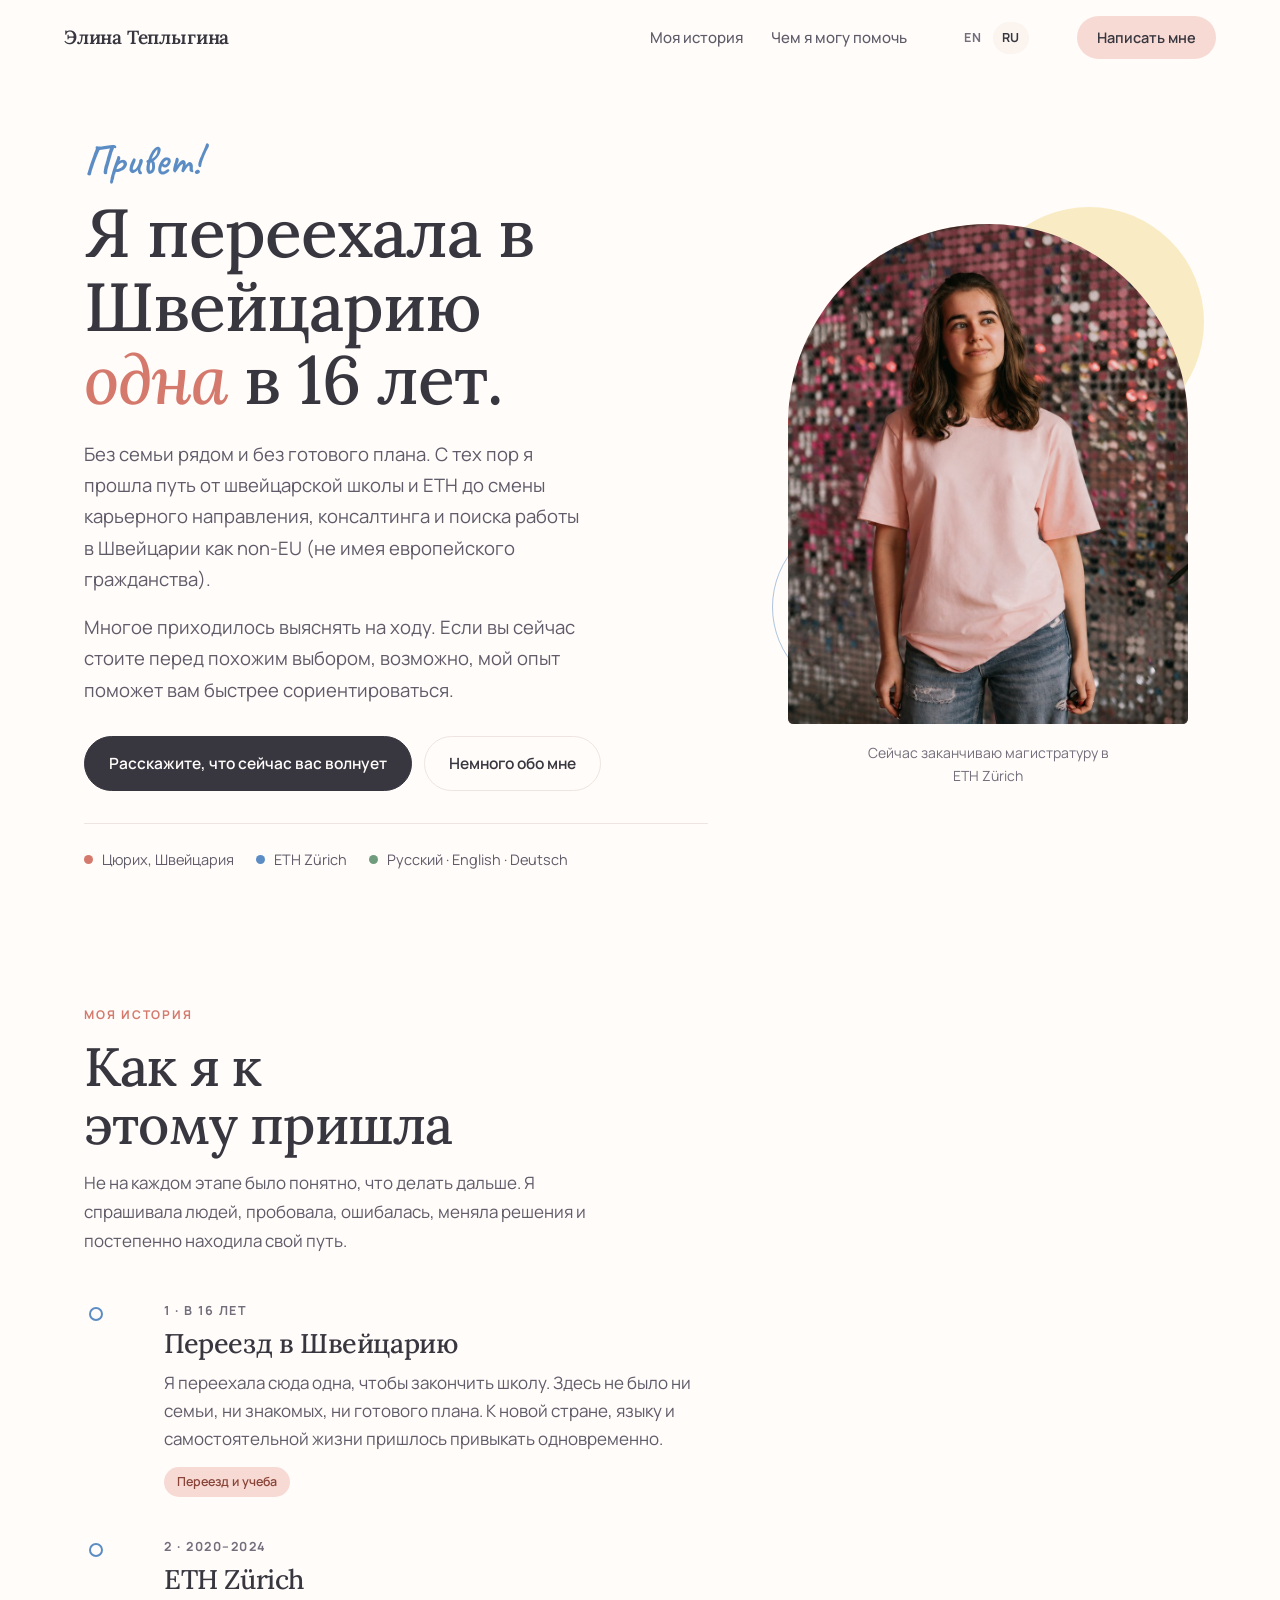
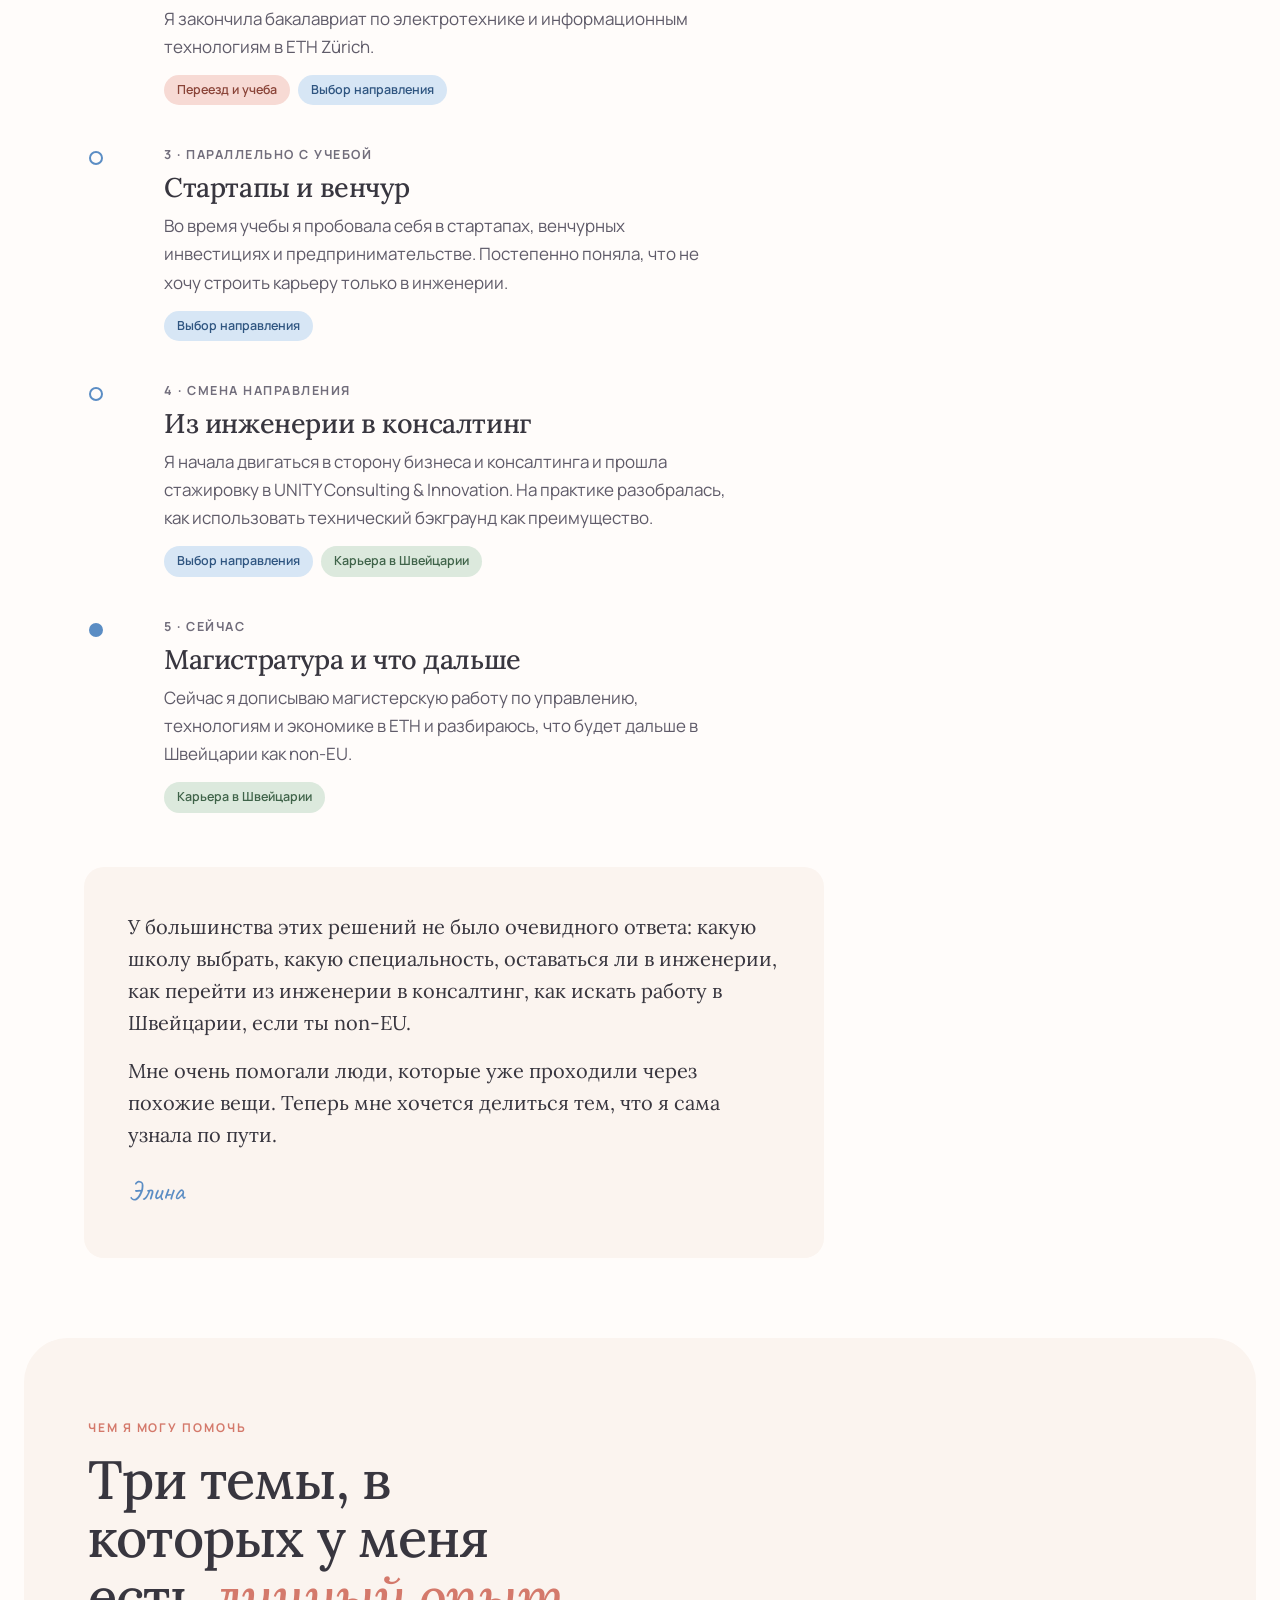
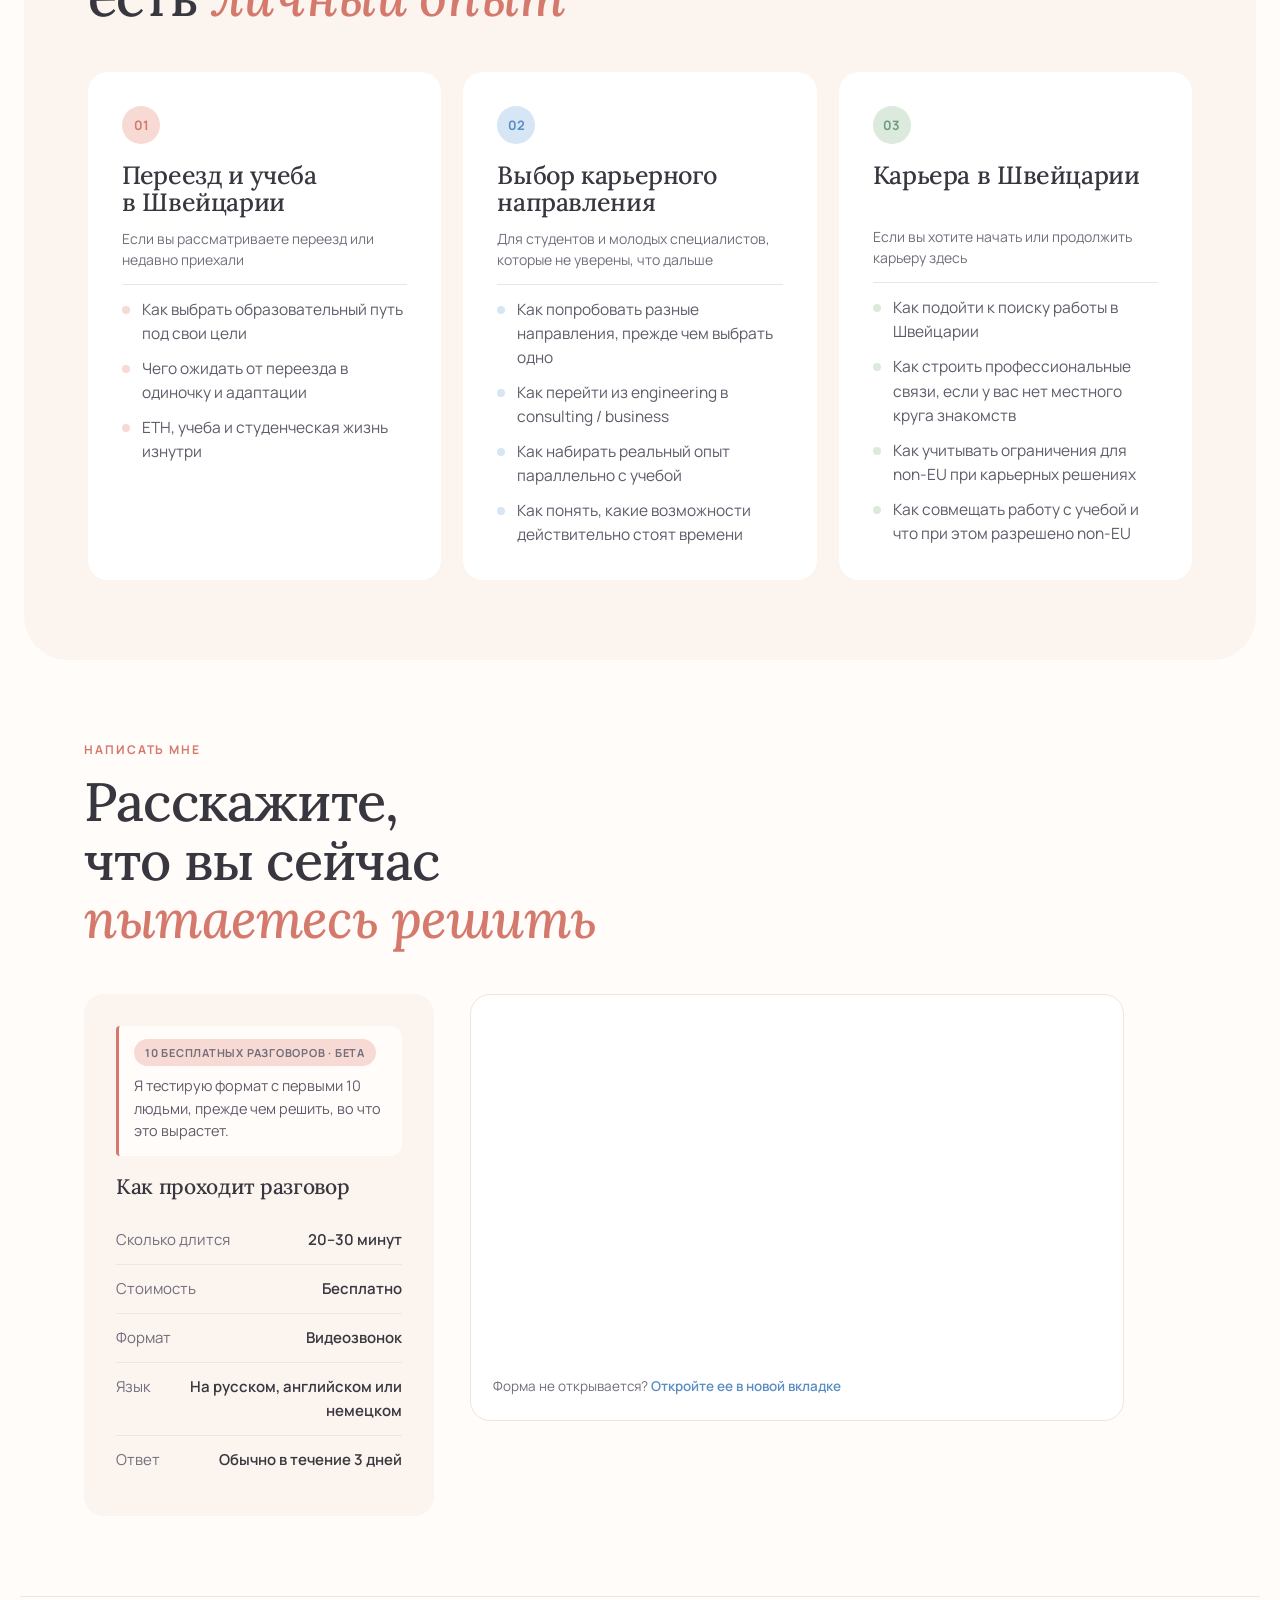
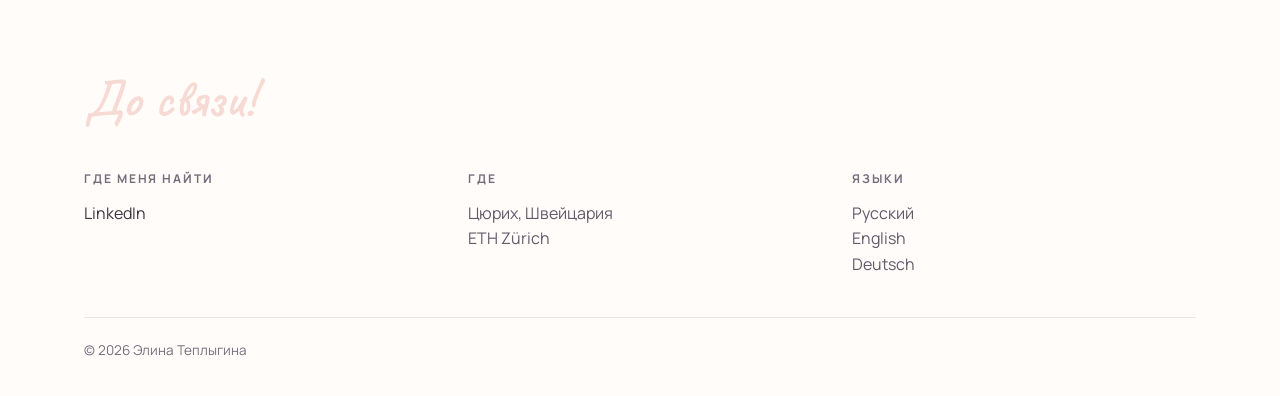
==== commit 33b523b0: "Make the free conversations a bounded beta, and fix the timeline claim Frames the limit as a real ex" ====
--- a/ru/index.html
+++ b/ru/index.html
@@ -148,8 +148,8 @@
       </li>
       <li class="stop stop--now">
         <span class="stop__yr">5 · Сейчас</span>
-        <h3>Магистратура и начало карьеры</h3>
-        <p>Сейчас я дописываю магистерскую работу по управлению, технологиям и экономике в ETH. Контракт на первую полную занятость в Швейцарии уже подписан, осталось дождаться разрешения, так что какое-то время буду совмещать.</p>
+        <h3>Магистратура и что дальше</h3>
+        <p>Сейчас я дописываю магистерскую работу по управлению, технологиям и экономике в ETH и разбираюсь, что будет дальше в Швейцарии как non-EU.</p>
         <p class="stop__tags"><span class="tag tag--sage">Карьера в Швейцарии</span></p>
       </li>
     </ol>
@@ -185,11 +185,12 @@
     <article class="card card--sky">
       <span class="card__num" aria-hidden="true">02</span>
       <h3>Выбор карьерного направления</h3>
-      <p class="card__who">Если вы учитесь или недавно закончили и не уверены, куда двигаться дальше</p>
-      <ul>
-        <li>Что делать, если техническая специальность больше не кажется вашим путем</li>
+      <p class="card__who">Для студентов и молодых специалистов, которые не уверены, что дальше</p>
+      <ul>
+        <li>Как попробовать разные направления, прежде чем выбрать одно</li>
         <li>Как перейти из engineering в consulting / business</li>
-        <li>Как собрать опыт и позиционировать себя для нового направления</li>
+        <li>Как набирать реальный опыт параллельно с учебой</li>
+        <li>Как понять, какие возможности действительно стоят времени</li>
       </ul>
     </article>
 
@@ -215,7 +216,11 @@
 
   <div class="talk reveal">
     <aside class="what">
-      <p class="what__cap"><b>Первые 10 разговоров бесплатные</b>пока я разбираюсь, где мой опыт полезнее всего.</p>
+      <!-- Beta counter: as spots fill, change the badge to e.g. "осталось 3 · бета" -->
+      <p class="what__cap">
+        <span class="what__badge">10 бесплатных разговоров · бета</span>
+        Я тестирую формат с первыми 10 людьми, прежде чем решить, во что это вырастет.
+      </p>
       <h3>Как проходит разговор</h3>
       <ul>
         <li><span>Сколько длится</span><b>20–30 минут</b></li>
--- a/assets/styles.css
+++ b/assets/styles.css
@@ -448,12 +448,12 @@
   padding:13px 15px;margin-bottom:20px;
   font-size:14.5px;line-height:1.55;color:var(--ink-2);
 }
-/* .what b sets text-align:right for the value column and is declared later,
-   so this needs the extra class to win rather than relying on order. */
-.what .what__cap b{
-  display:block;margin-bottom:3px;text-align:left;
-  font-family:var(--display);font-weight:600;font-size:17px;
-  letter-spacing:-.01em;color:var(--ink);
+.what__badge{
+  display:inline-block;margin-bottom:9px;
+  font-family:var(--ui);font-size:11px;font-weight:700;
+  letter-spacing:.07em;text-transform:uppercase;
+  color:#8a4438;background:var(--blush);
+  padding:5px 11px;border-radius:100px;
 }
 .what h3{font-size:21px;margin-bottom:18px;}
 .what ul{display:grid;}
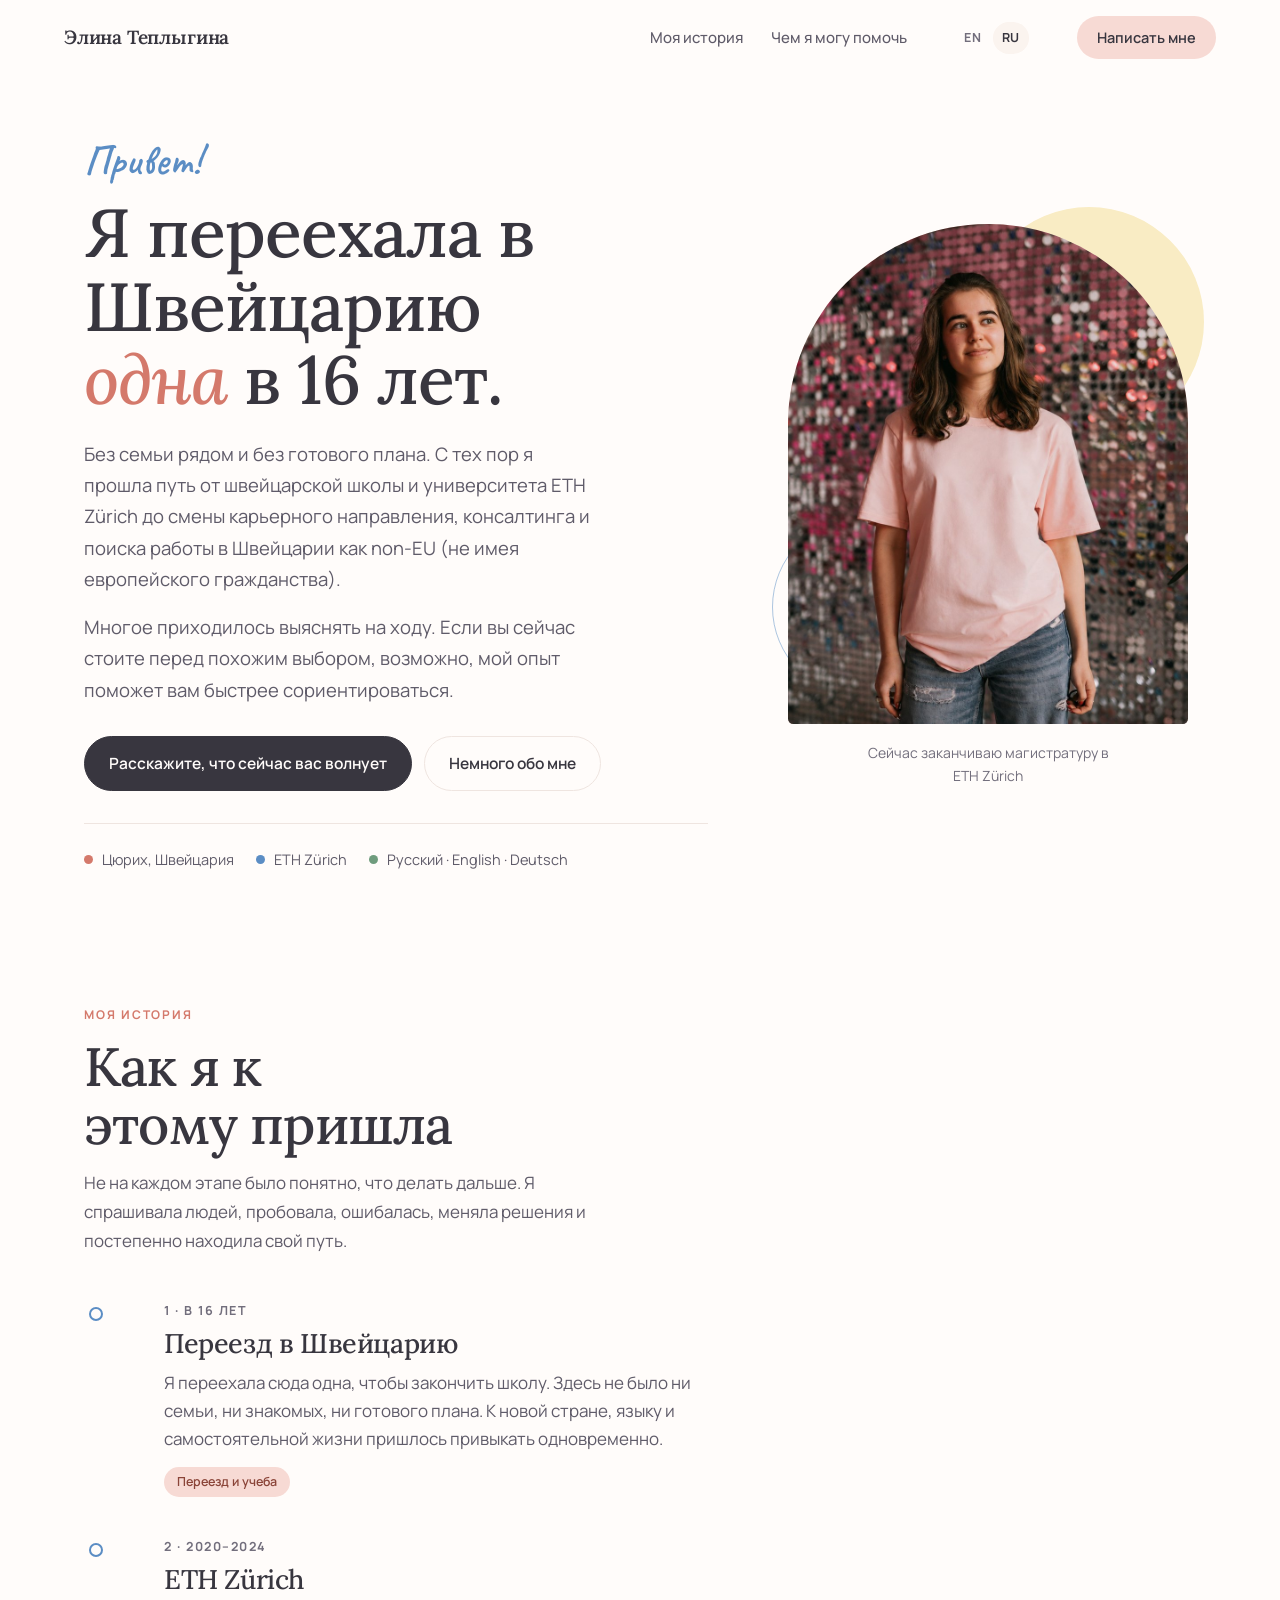
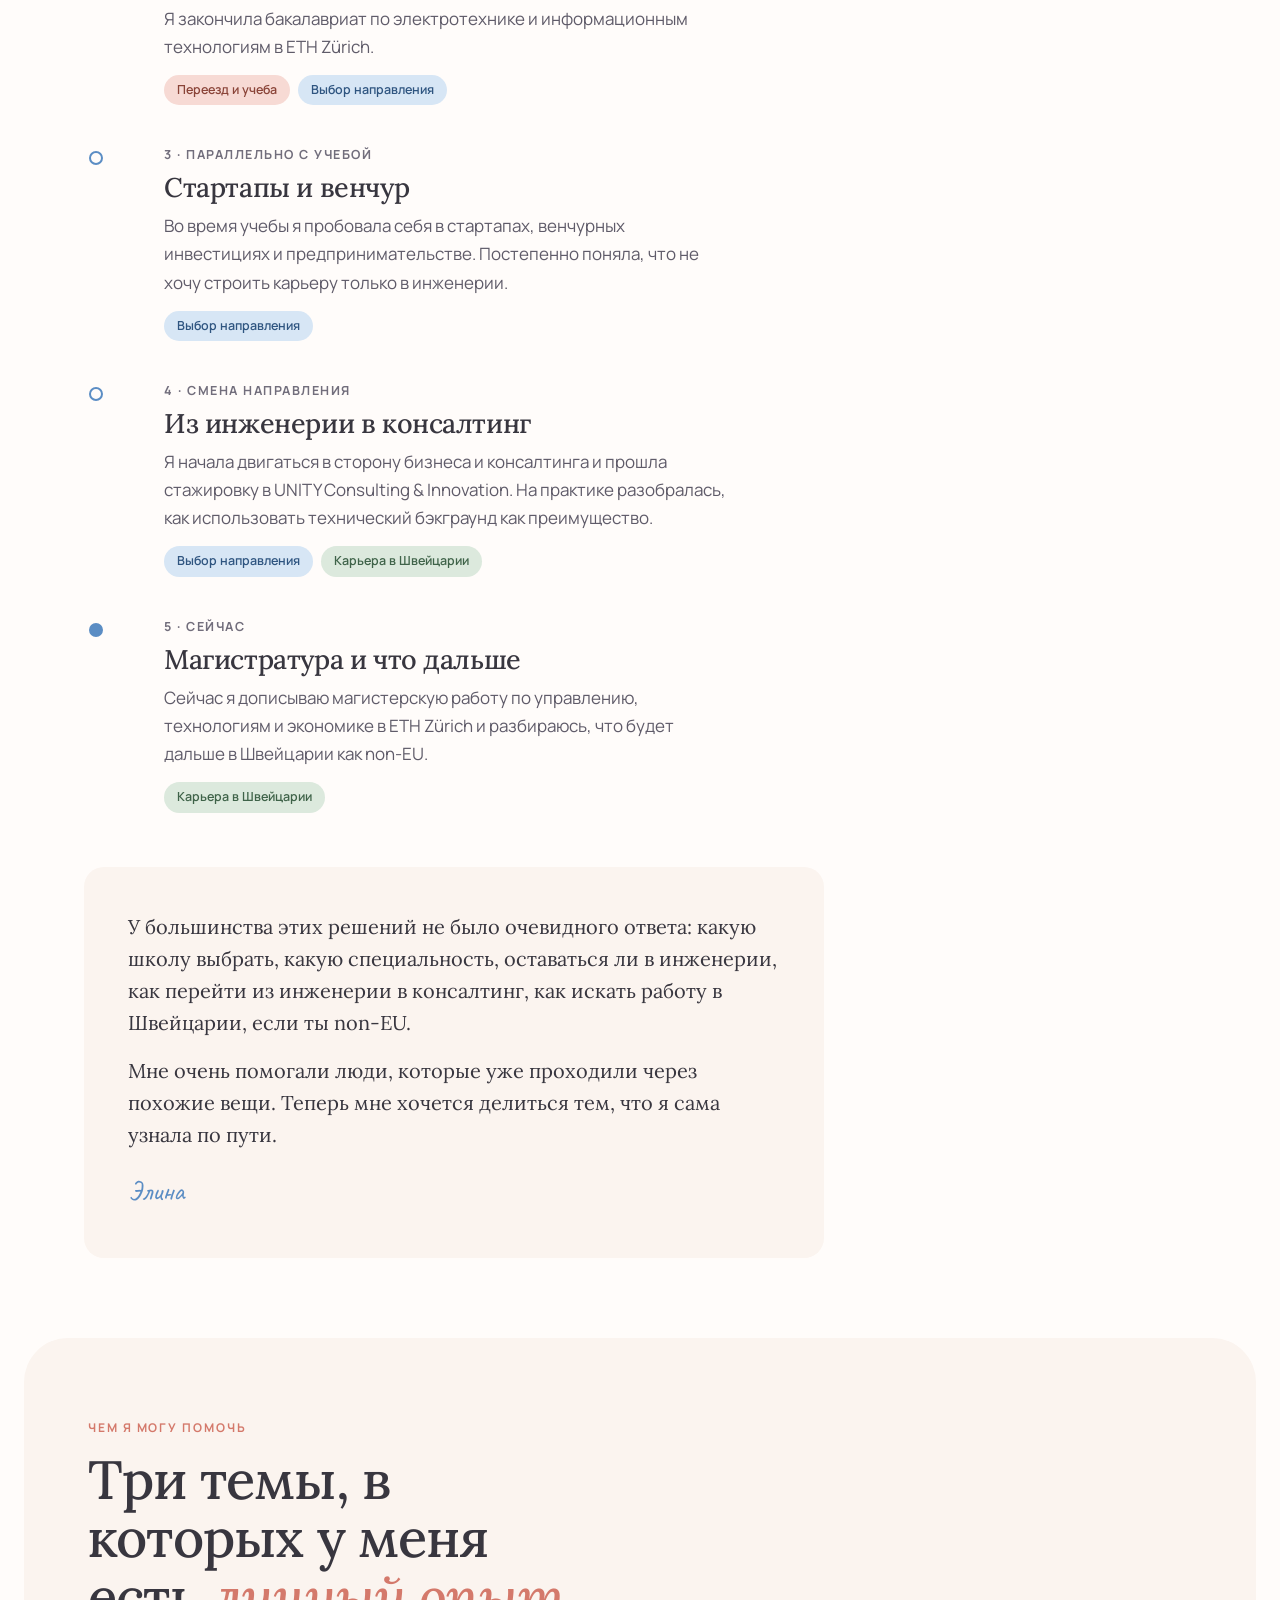
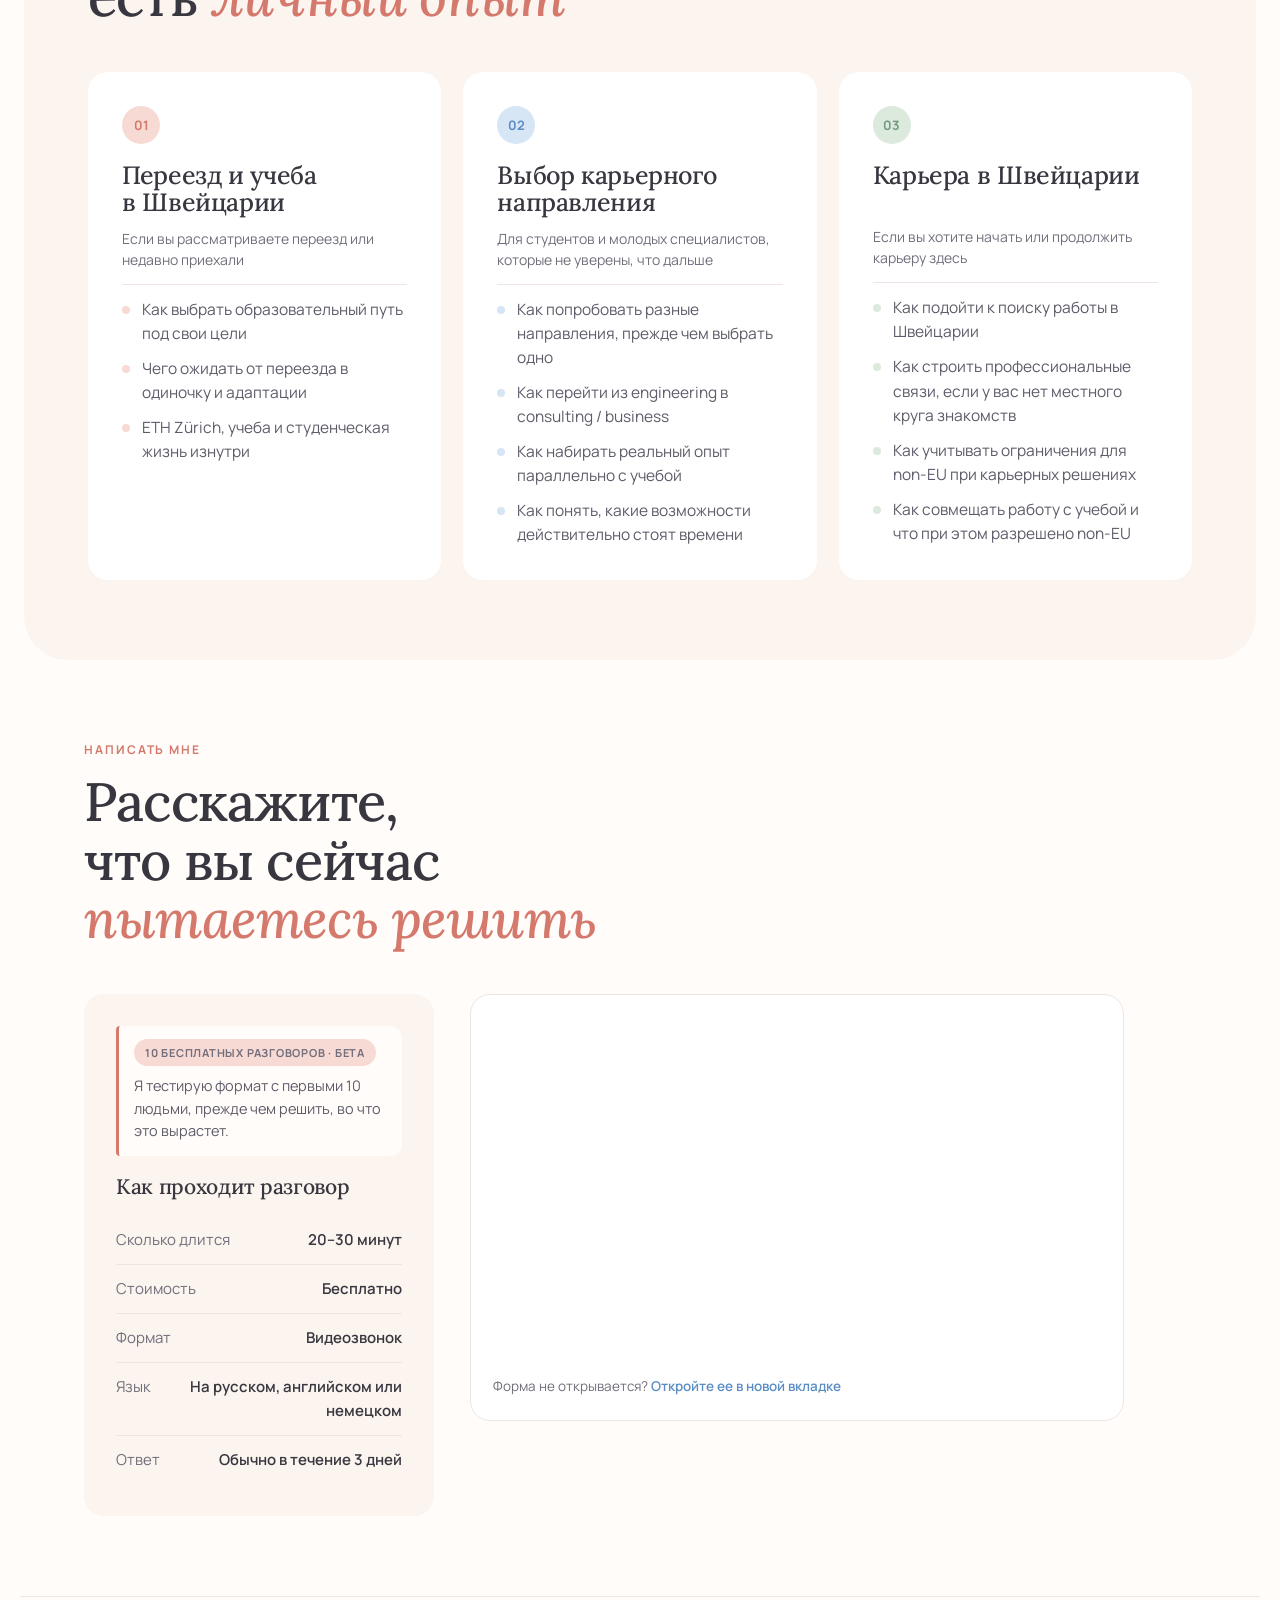
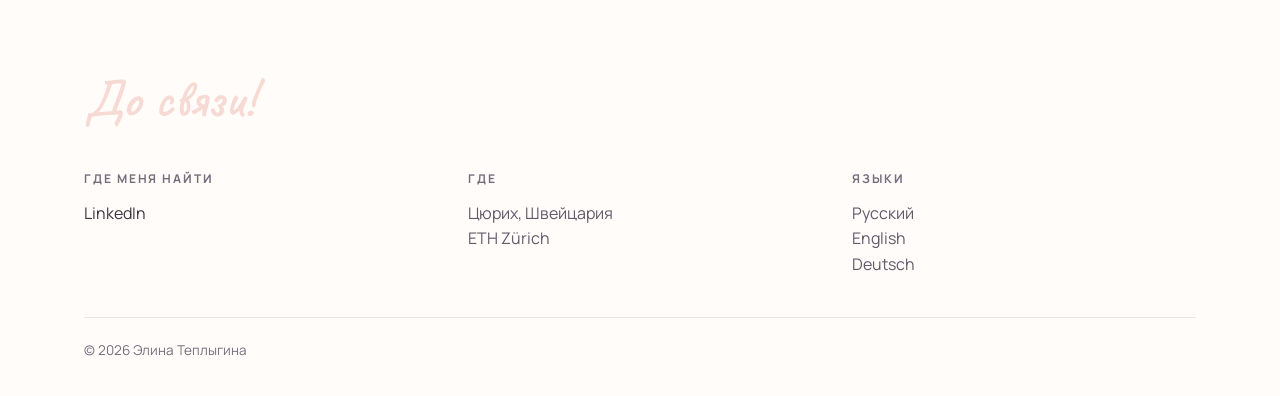
==== commit 61863e93: "Make every ETH mention explain itself "ETH" is instantly meaningful in Zürich and opaque to everyone" ====
--- a/ru/index.html
+++ b/ru/index.html
@@ -4,7 +4,7 @@
 <meta charset="UTF-8">
 <meta name="viewport" content="width=device-width, initial-scale=1.0">
 <title>Элина Теплыгина | Как найти свой путь за границей</title>
-<meta name="description" content="Я переехала в Швейцарию одна в 16 лет. Делюсь опытом переезда, учебы в ETH, смены карьерного направления и поиска работы в Швейцарии как non-EU. Русский, английский, немецкий.">
+<meta name="description" content="Я переехала в Швейцарию одна в 16 лет. Делюсь опытом переезда, учебы в ETH Zürich, смены карьерного направления и поиска работы в Швейцарии как non-EU. Русский, английский, немецкий.">
 <meta name="color-scheme" content="light">
 
 <link rel="canonical" href="https://elinateplygina.com/ru/">
@@ -13,7 +13,7 @@
 <link rel="alternate" hreflang="x-default" href="https://elinateplygina.com/">
 
 <meta property="og:title" content="Элина Теплыгина | Как найти свой путь за границей">
-<meta property="og:description" content="Я переехала в Швейцарию одна в 16 лет. Делюсь опытом переезда, учебы в ETH, смены карьерного направления и поиска работы в Швейцарии как non-EU.">
+<meta property="og:description" content="Я переехала в Швейцарию одна в 16 лет. Делюсь опытом переезда, учебы в ETH Zürich, смены карьерного направления и поиска работы в Швейцарии как non-EU.">
 <meta property="og:type" content="website">
 <meta property="og:url" content="https://elinateplygina.com/ru/">
 <meta property="og:site_name" content="Элина Теплыгина">
@@ -39,7 +39,7 @@
   "alternateName": "Elina Teplygina",
   "url": "https://elinateplygina.com/ru/",
   "image": "https://elinateplygina.com/assets/elina.jpg",
-  "description": "Переехала в Швейцарию одна в 16 лет. Делится опытом переезда, учебы в ETH, смены карьерного направления и поиска работы в Швейцарии как non-EU.",
+  "description": "Переехала в Швейцарию одна в 16 лет. Делится опытом переезда, учебы в ETH Zürich, смены карьерного направления и поиска работы в Швейцарии как non-EU.",
   "jobTitle": "Студентка магистратуры по управлению, технологиям и экономике, ETH Zürich",
   "alumniOf": {"@type": "CollegeOrUniversity", "name": "ETH Zürich"},
   "homeLocation": {
@@ -82,7 +82,8 @@
     <h1>Я переехала в Швейцарию <em>одна</em> в&nbsp;16&nbsp;лет.</h1>
     <p class="lede">
       Без семьи рядом и без готового плана. С тех пор я прошла путь от
-      швейцарской школы и ETH до смены карьерного направления, консалтинга и
+      швейцарской школы и университета ETH Zürich до смены карьерного
+      направления, консалтинга и
       поиска работы в Швейцарии как non-EU (не имея европейского гражданства).
     </p>
     <p class="lede lede--next">
@@ -149,7 +150,7 @@
       <li class="stop stop--now">
         <span class="stop__yr">5 · Сейчас</span>
         <h3>Магистратура и что дальше</h3>
-        <p>Сейчас я дописываю магистерскую работу по управлению, технологиям и экономике в ETH и разбираюсь, что будет дальше в Швейцарии как non-EU.</p>
+        <p>Сейчас я дописываю магистерскую работу по управлению, технологиям и экономике в ETH Zürich и разбираюсь, что будет дальше в Швейцарии как non-EU.</p>
         <p class="stop__tags"><span class="tag tag--sage">Карьера в Швейцарии</span></p>
       </li>
     </ol>
@@ -178,7 +179,7 @@
       <ul>
         <li>Как выбрать образовательный путь под свои цели</li>
         <li>Чего ожидать от переезда в одиночку и адаптации</li>
-        <li>ETH, учеба и студенческая жизнь изнутри</li>
+        <li>ETH Zürich, учеба и студенческая жизнь изнутри</li>
       </ul>
     </article>
 
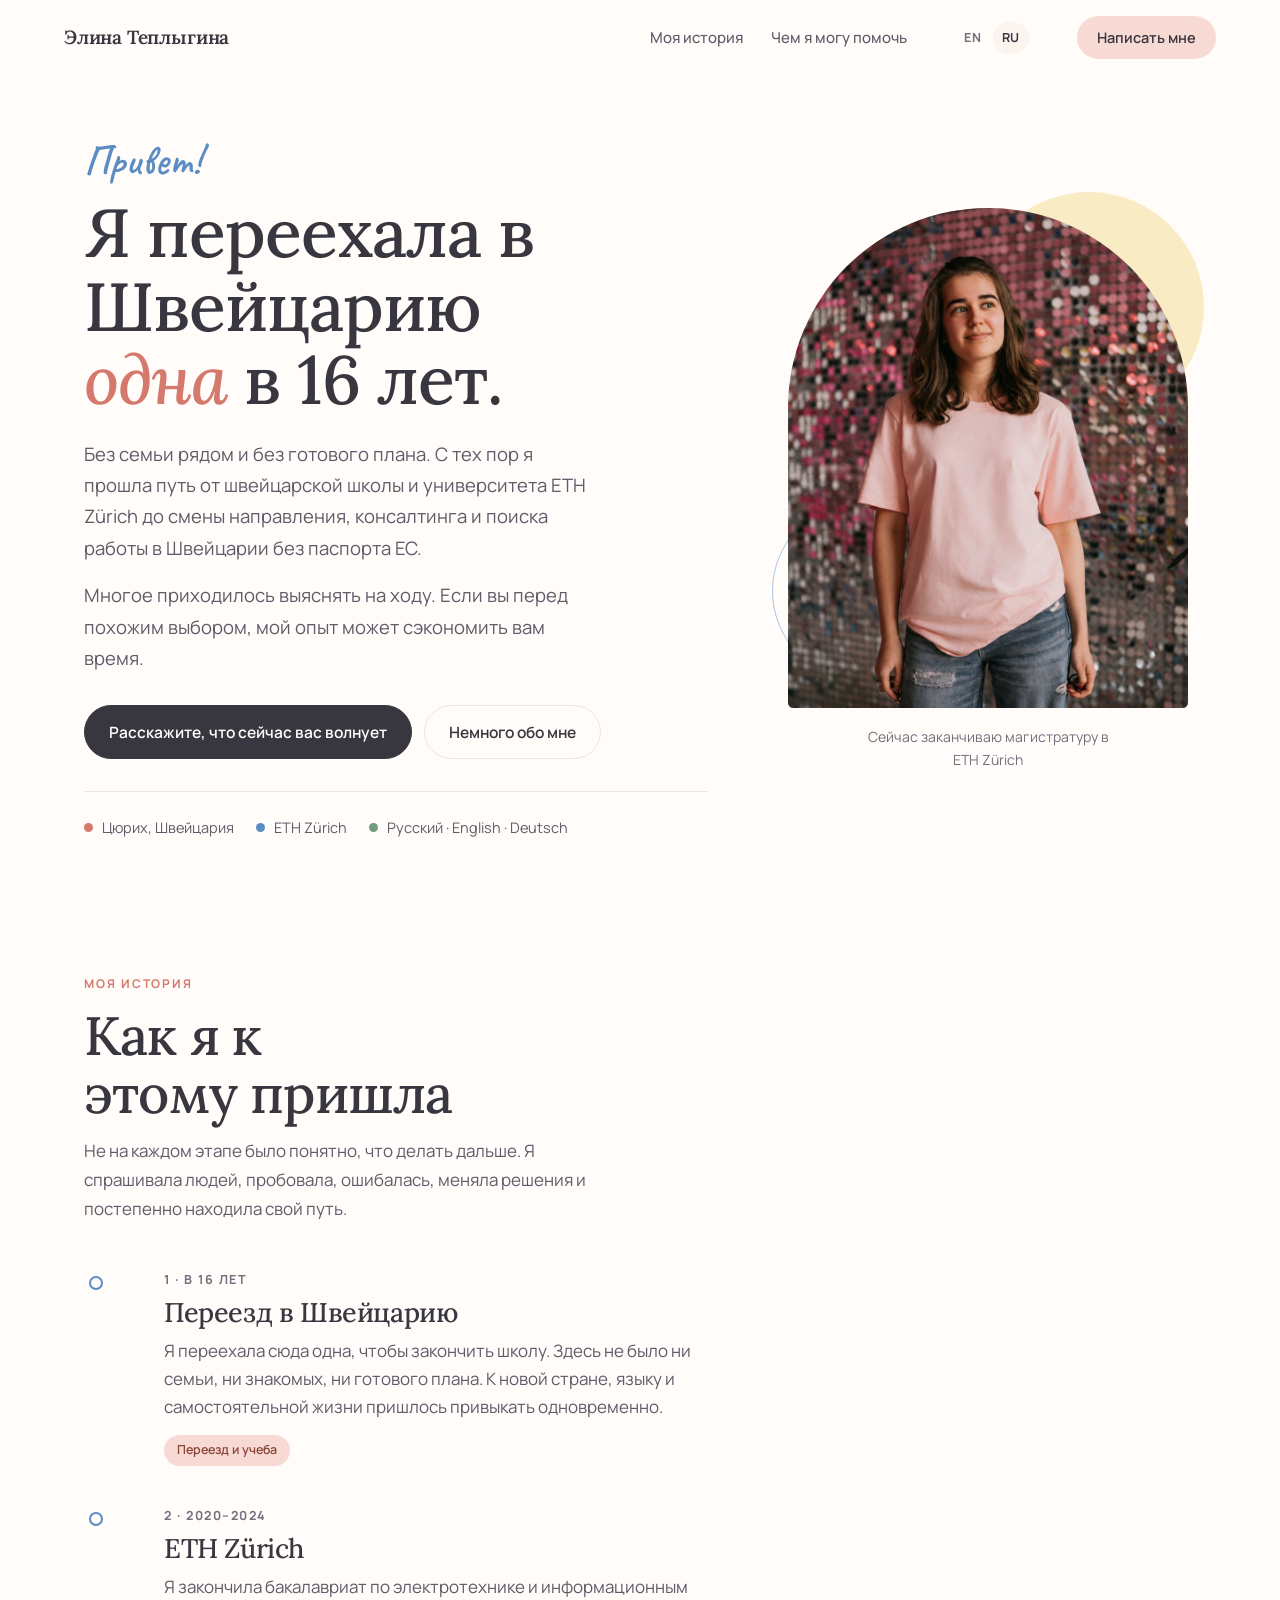
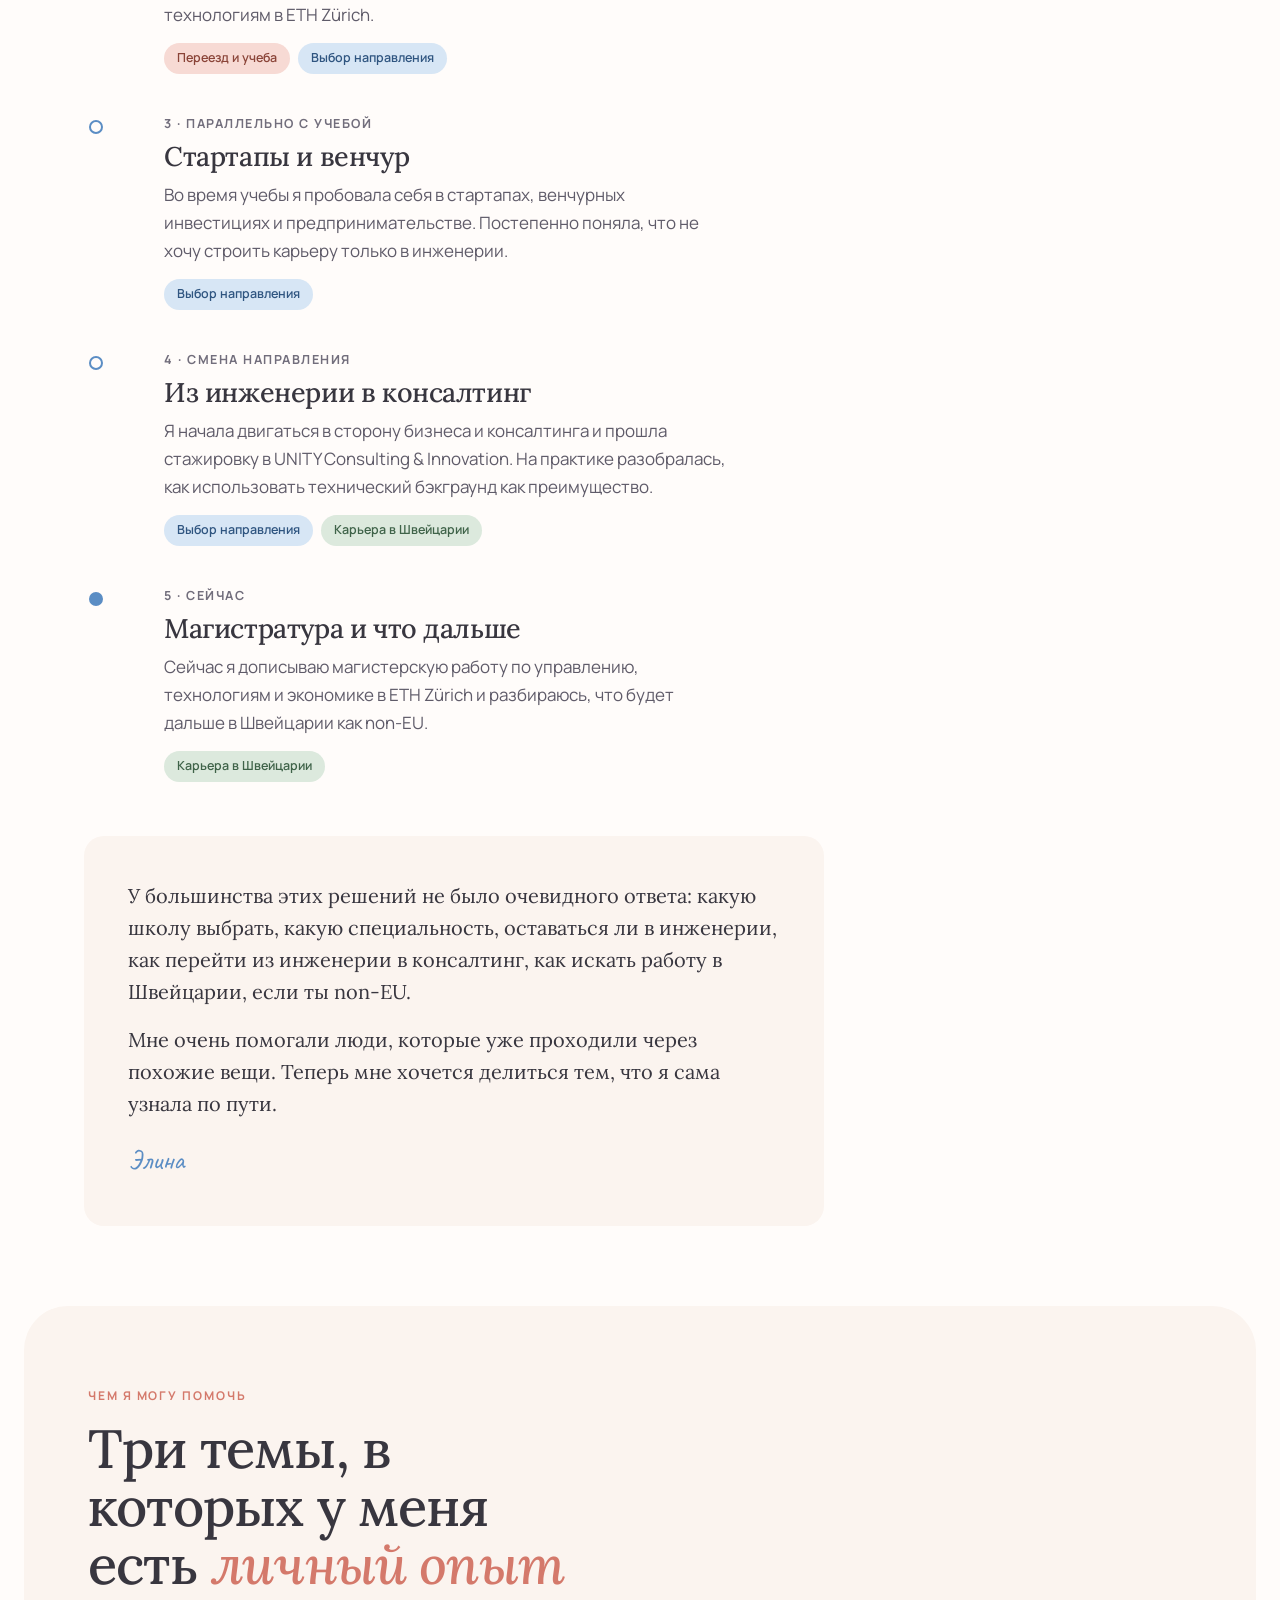
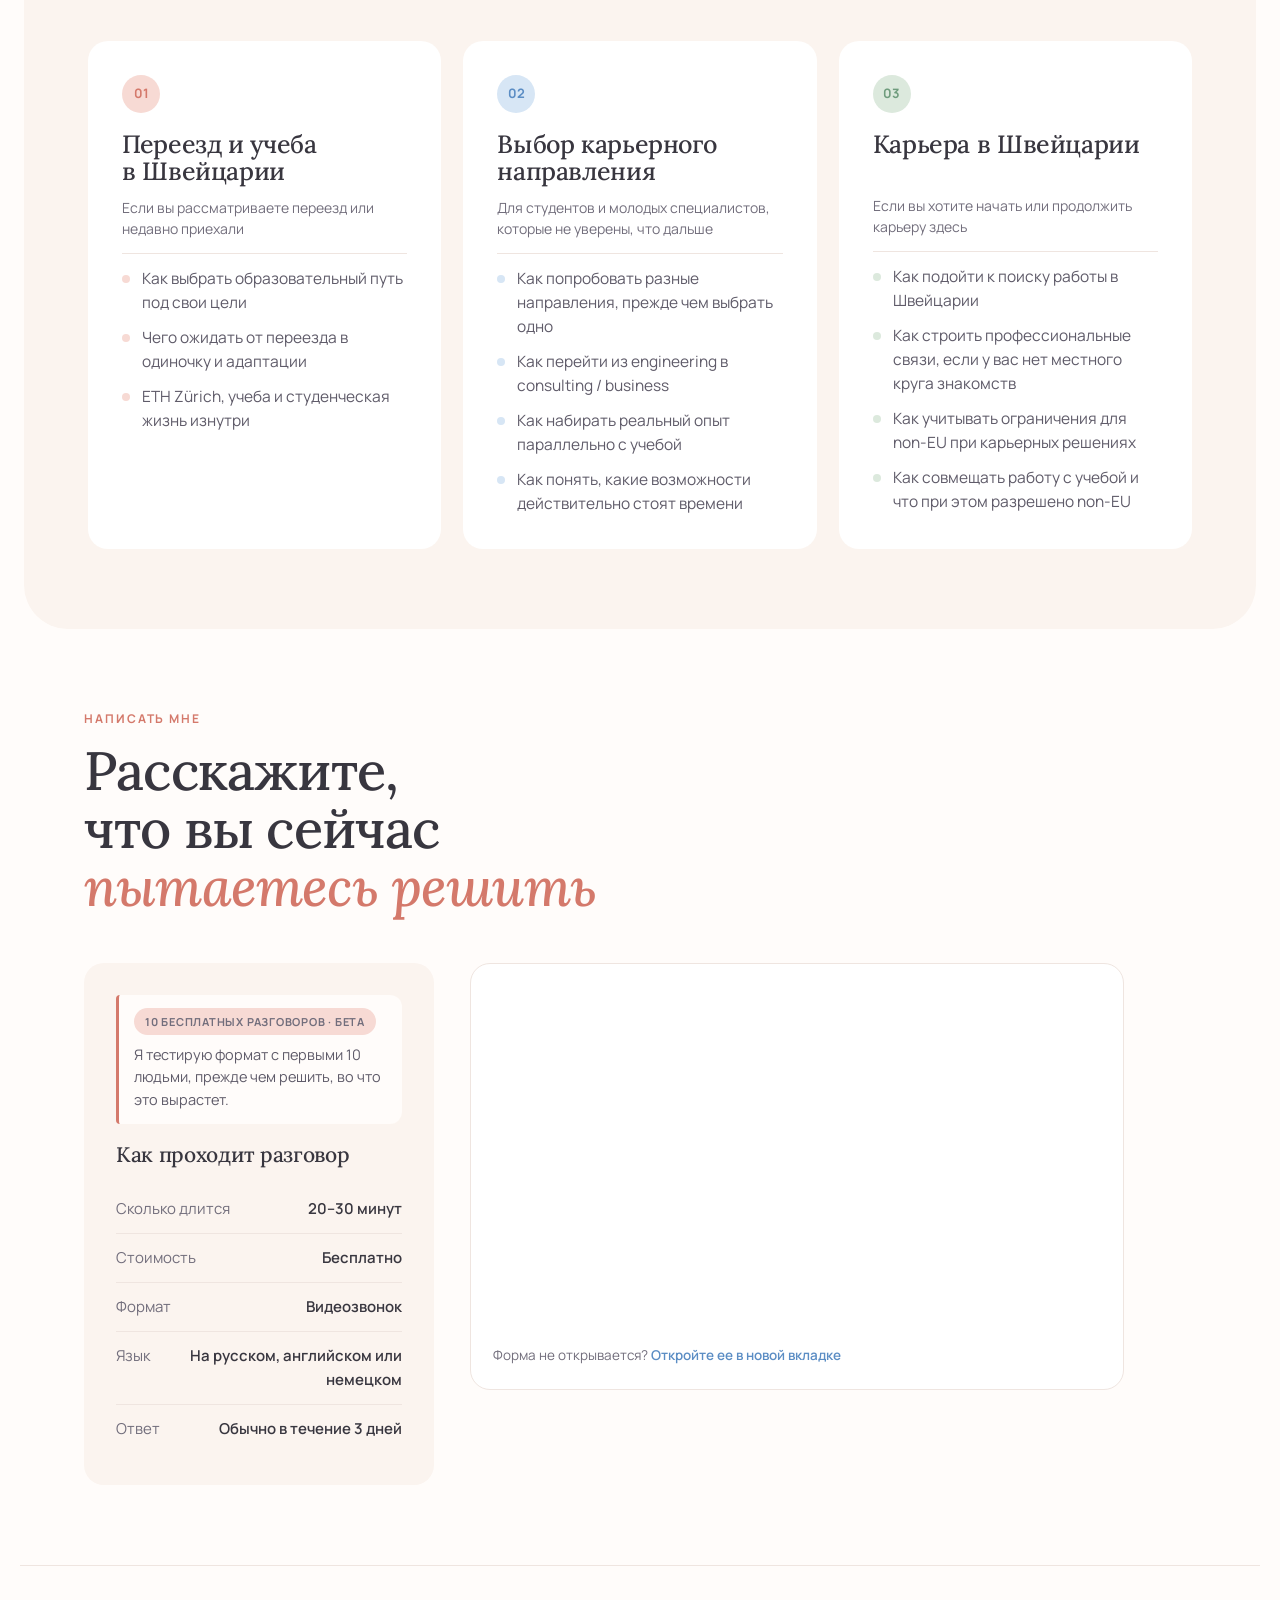
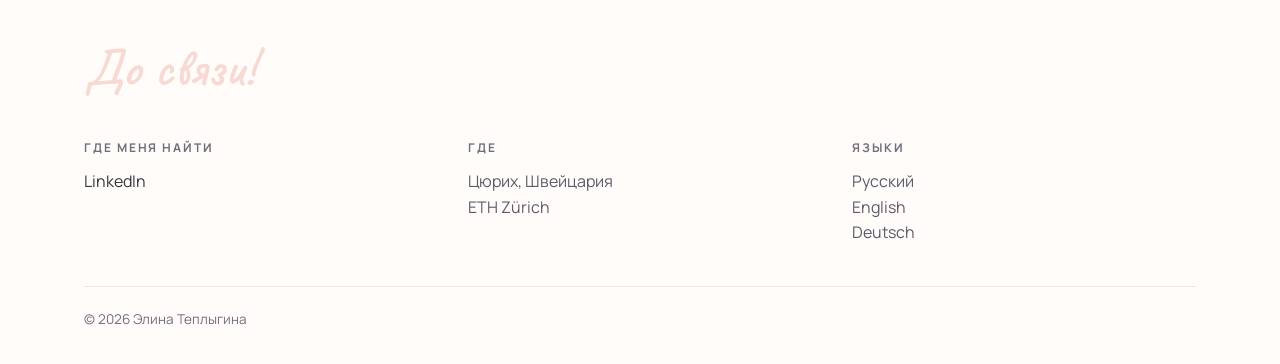
==== commit 8b64f5e9: "Shorten the Russian hero The Russian hero carried noticeably more text than the English one: 366 cha" ====
--- a/ru/index.html
+++ b/ru/index.html
@@ -82,13 +82,12 @@
     <h1>Я переехала в Швейцарию <em>одна</em> в&nbsp;16&nbsp;лет.</h1>
     <p class="lede">
       Без семьи рядом и без готового плана. С тех пор я прошла путь от
-      швейцарской школы и университета ETH Zürich до смены карьерного
-      направления, консалтинга и
-      поиска работы в Швейцарии как non-EU (не имея европейского гражданства).
+      швейцарской школы и университета ETH Zürich до смены направления,
+      консалтинга и поиска работы в Швейцарии без паспорта ЕС.
     </p>
     <p class="lede lede--next">
-      Многое приходилось выяснять на ходу. Если вы сейчас стоите перед похожим
-      выбором, возможно, мой опыт поможет вам быстрее сориентироваться.
+      Многое приходилось выяснять на ходу. Если вы перед похожим выбором,
+      мой опыт может сэкономить вам время.
     </p>
     <div class="hero__cta">
       <a class="btn" href="#talk">Расскажите, что сейчас вас волнует</a>
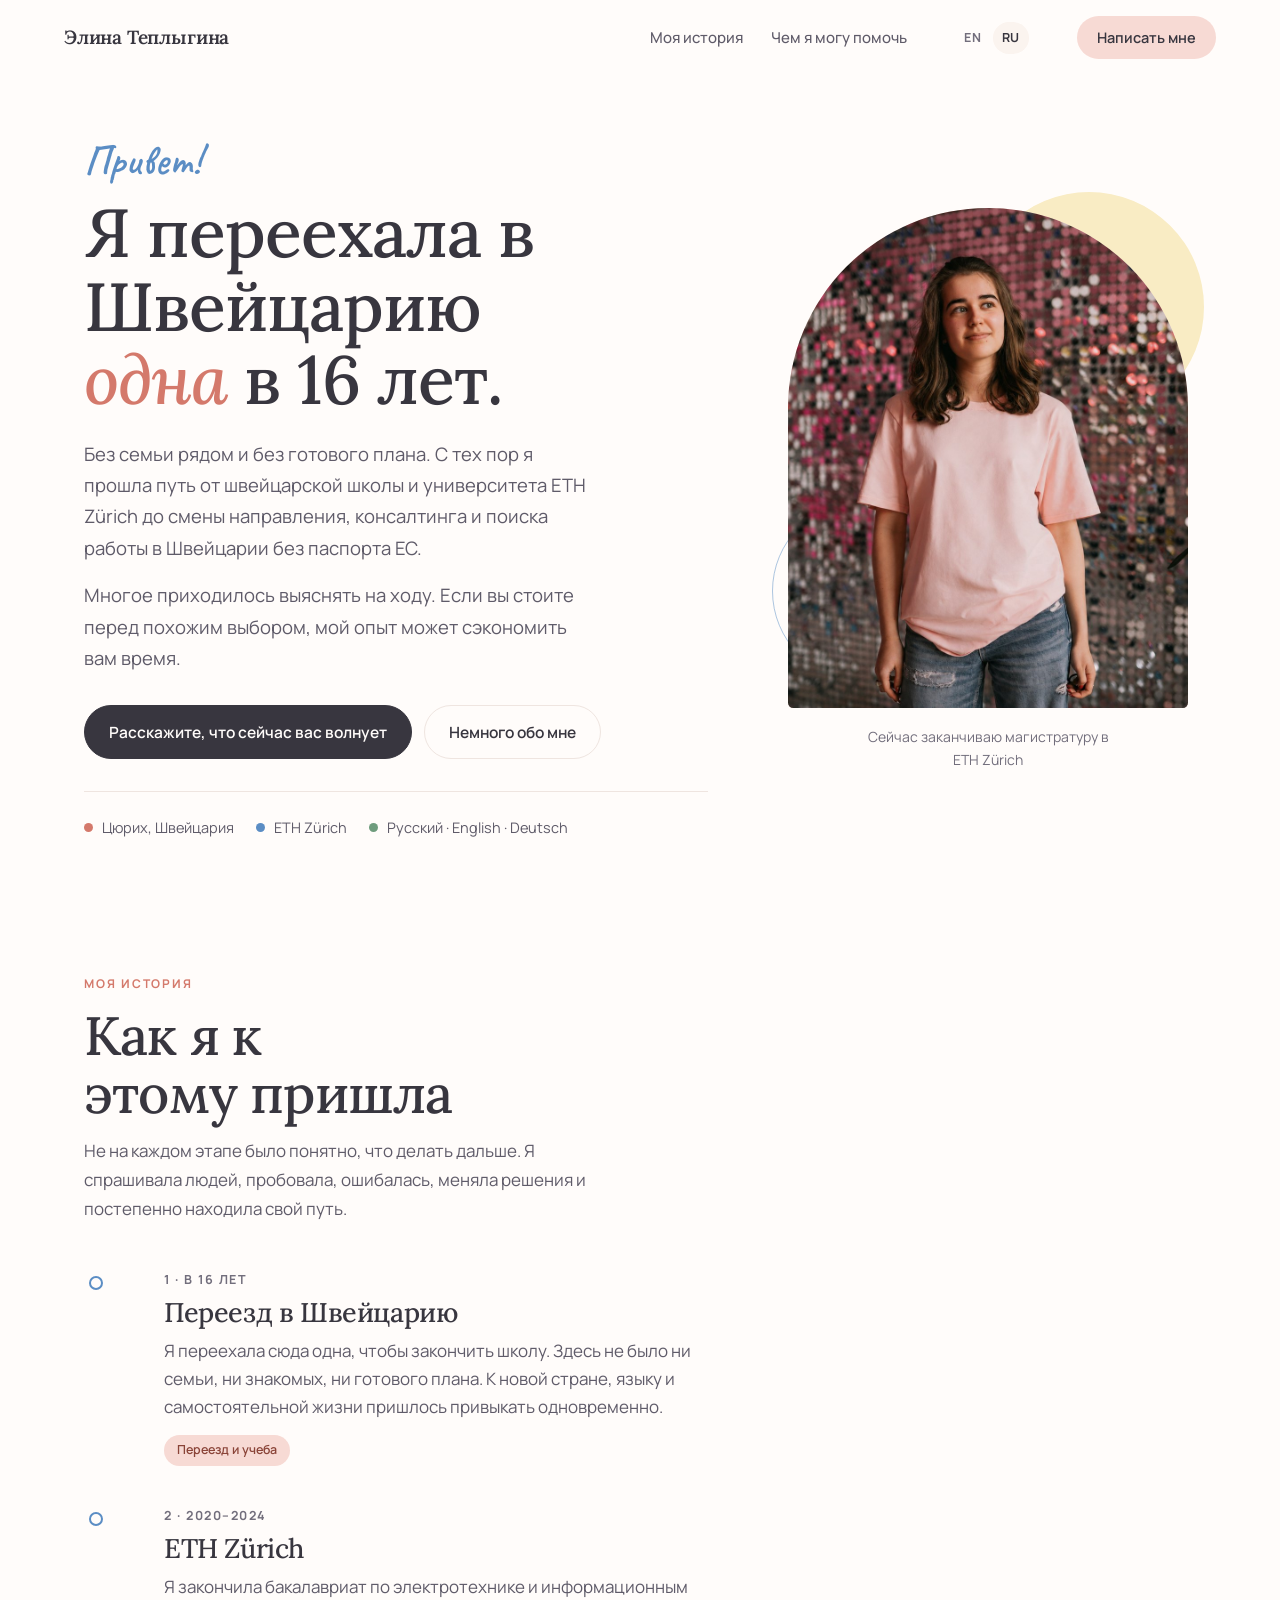
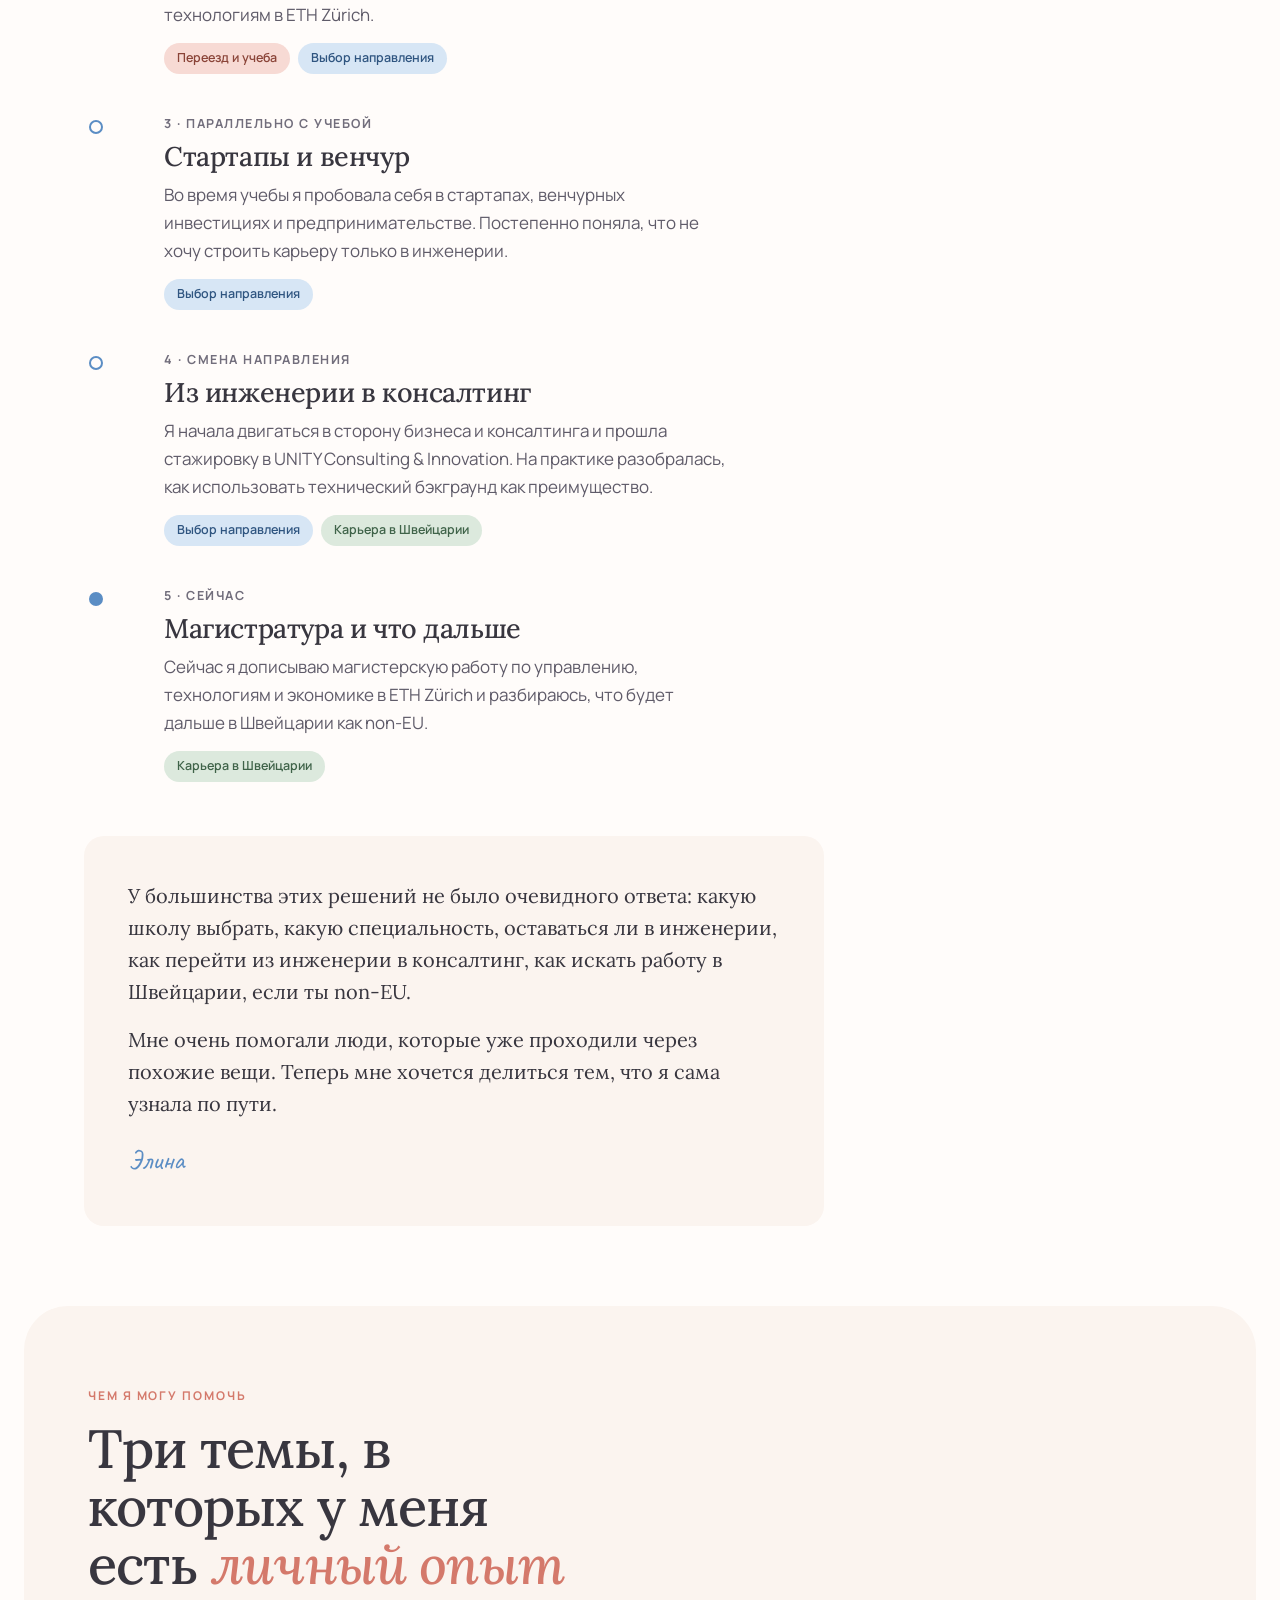
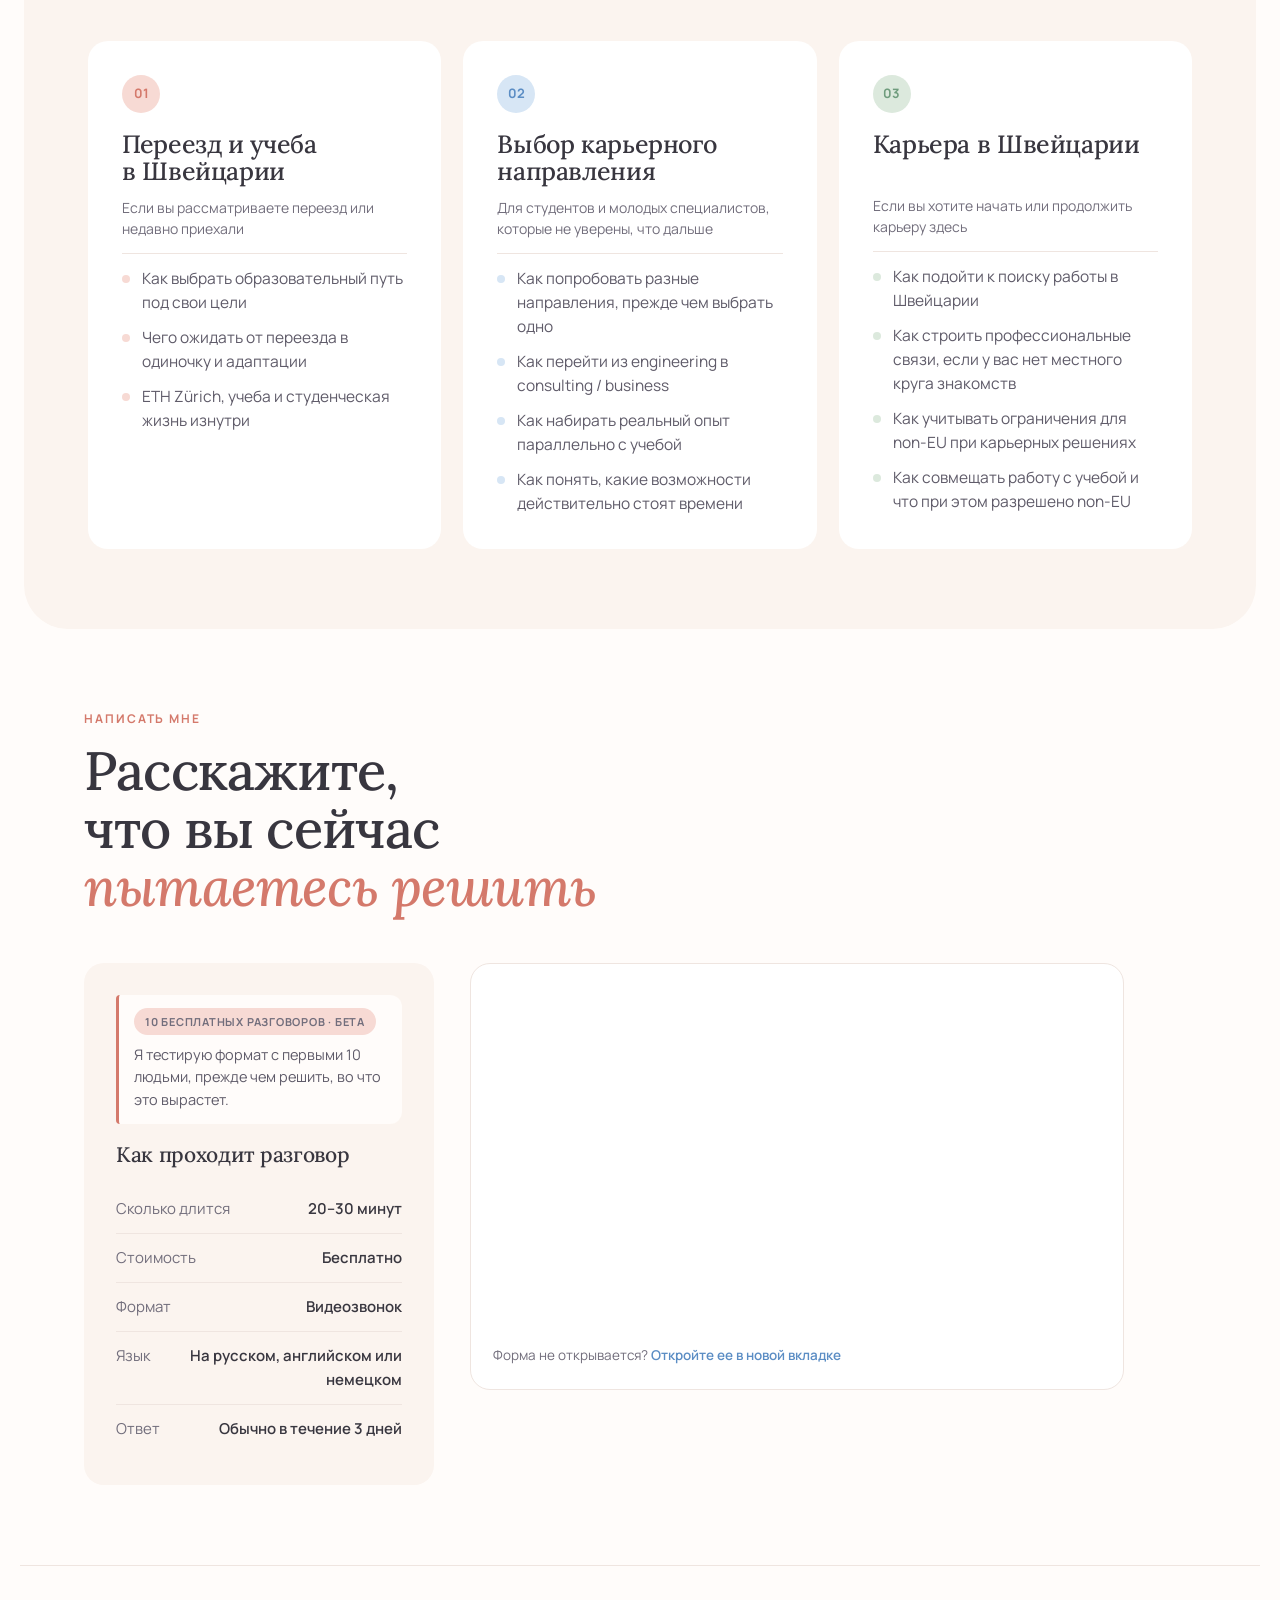
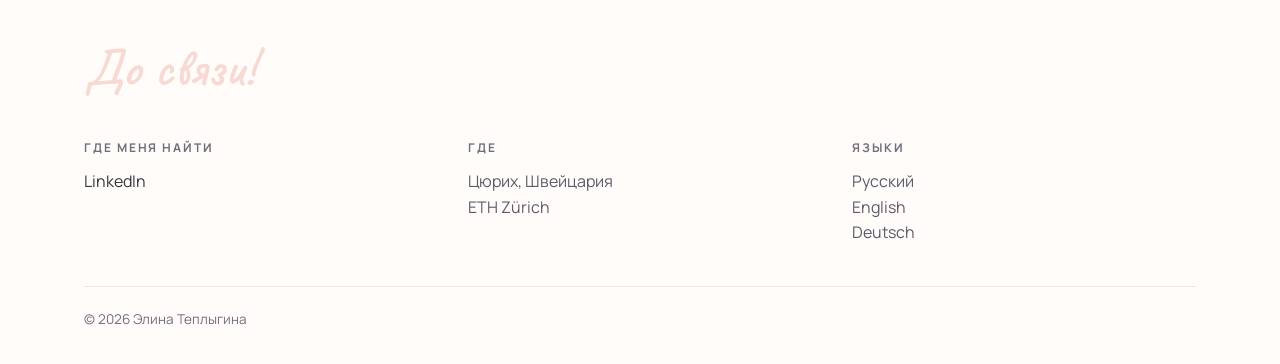
==== commit f974f95c: "Put "стоите" back into the Russian hero Trimming it left "если вы перед похожим выбором", which read" ====
--- a/ru/index.html
+++ b/ru/index.html
@@ -86,7 +86,7 @@
       консалтинга и поиска работы в Швейцарии без паспорта ЕС.
     </p>
     <p class="lede lede--next">
-      Многое приходилось выяснять на ходу. Если вы перед похожим выбором,
+      Многое приходилось выяснять на ходу. Если вы стоите перед похожим выбором,
       мой опыт может сэкономить вам время.
     </p>
     <div class="hero__cta">
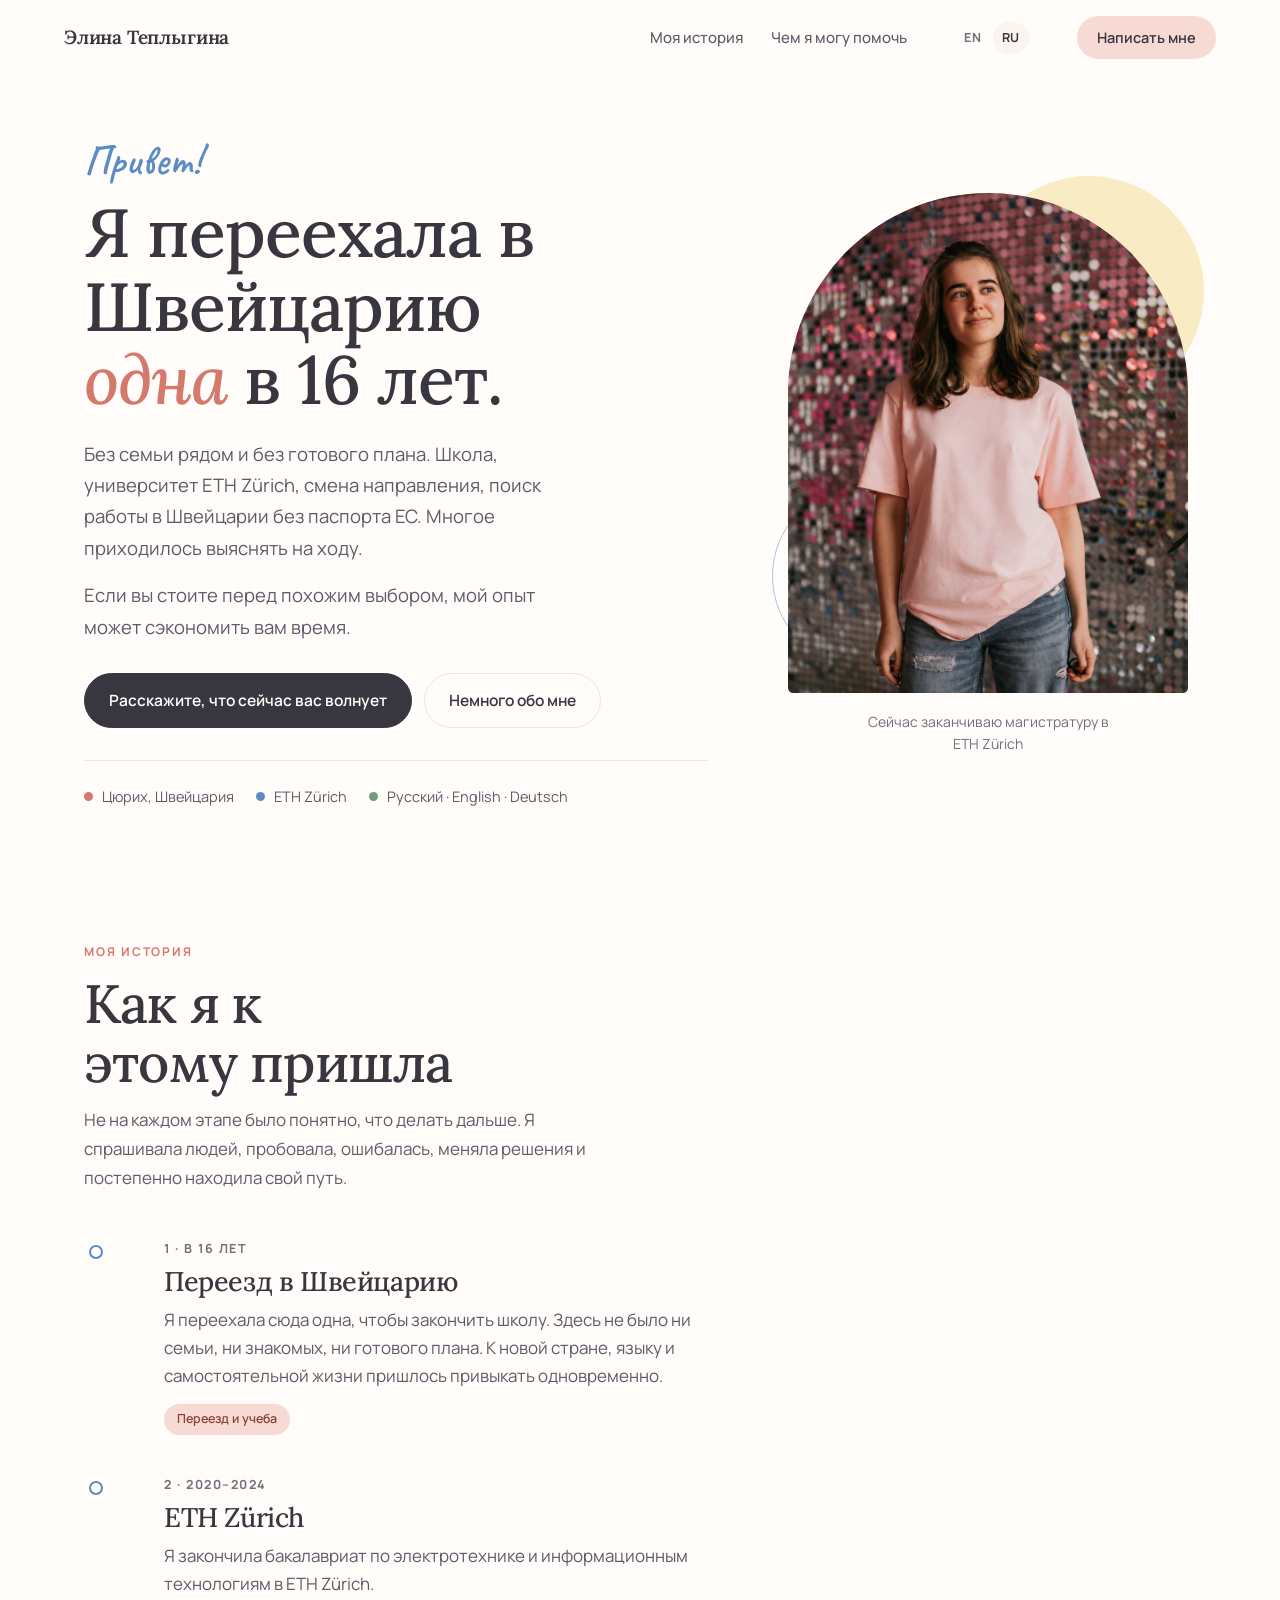
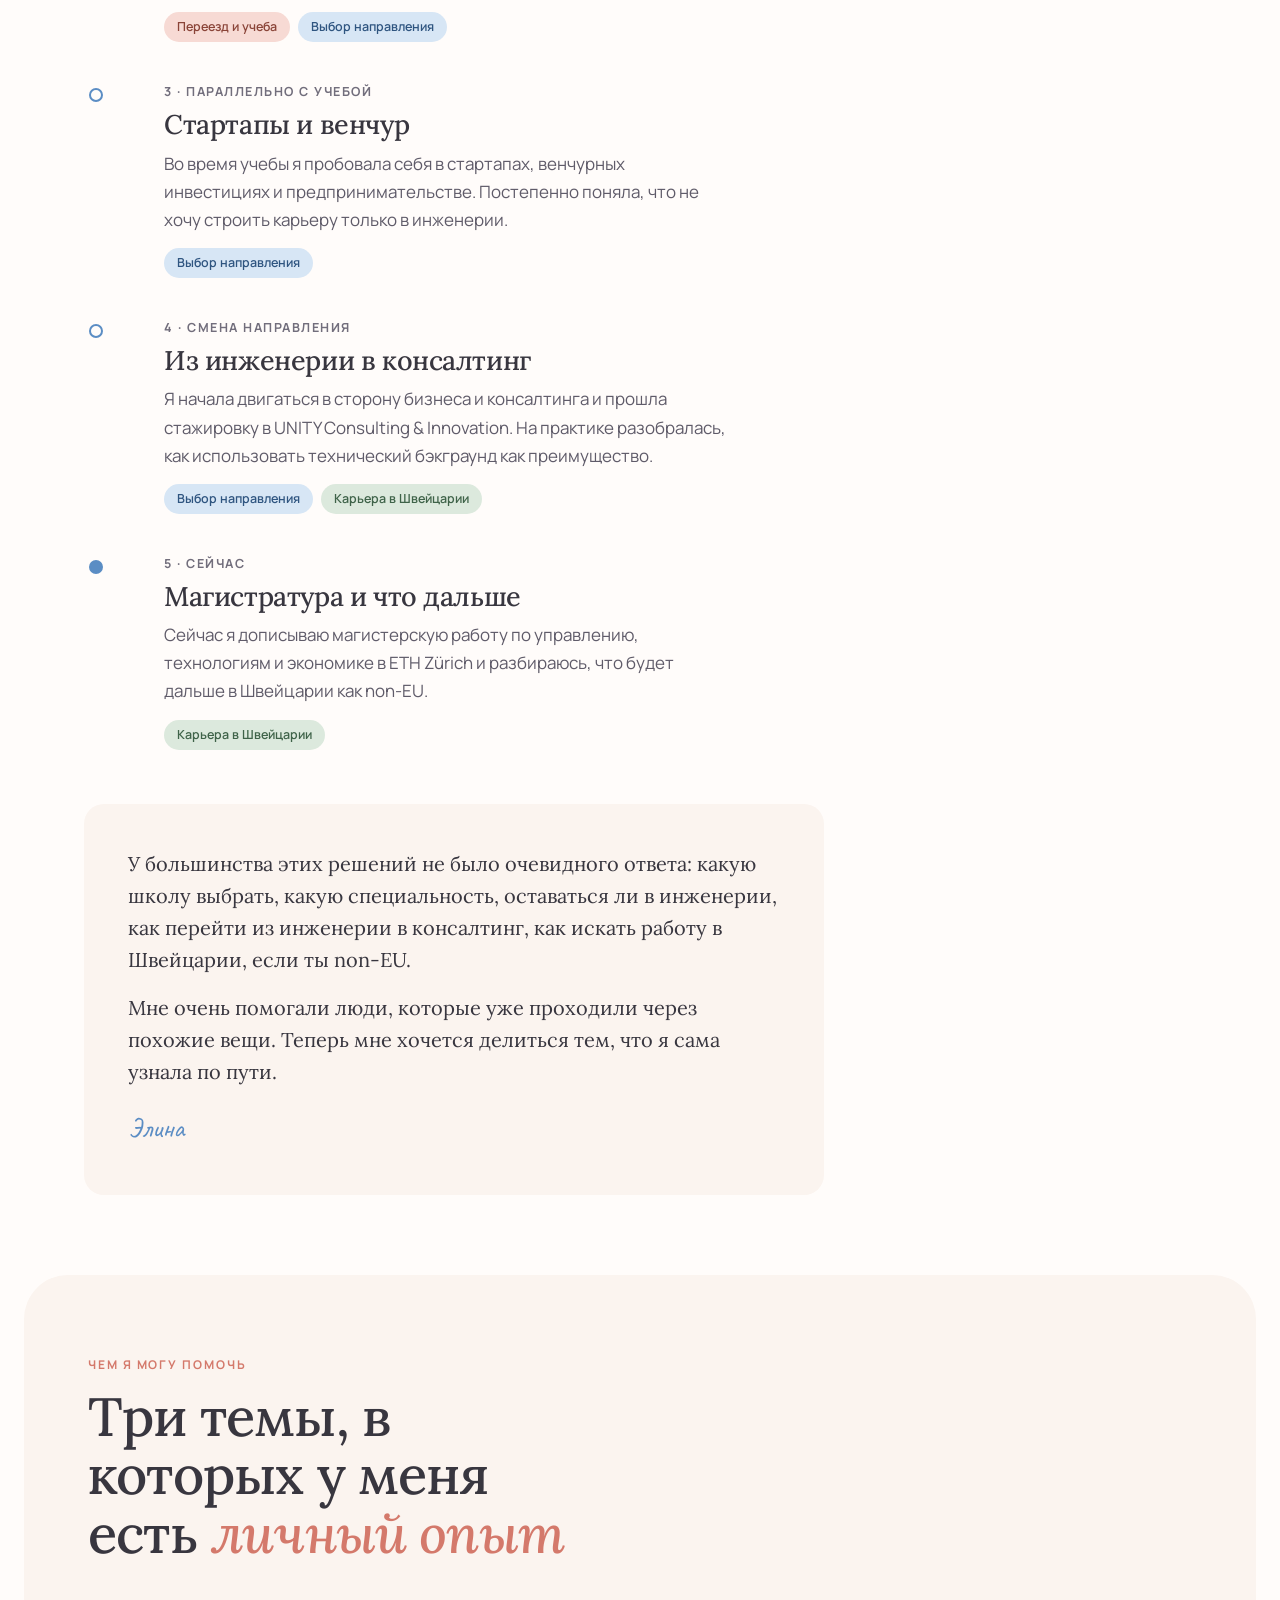
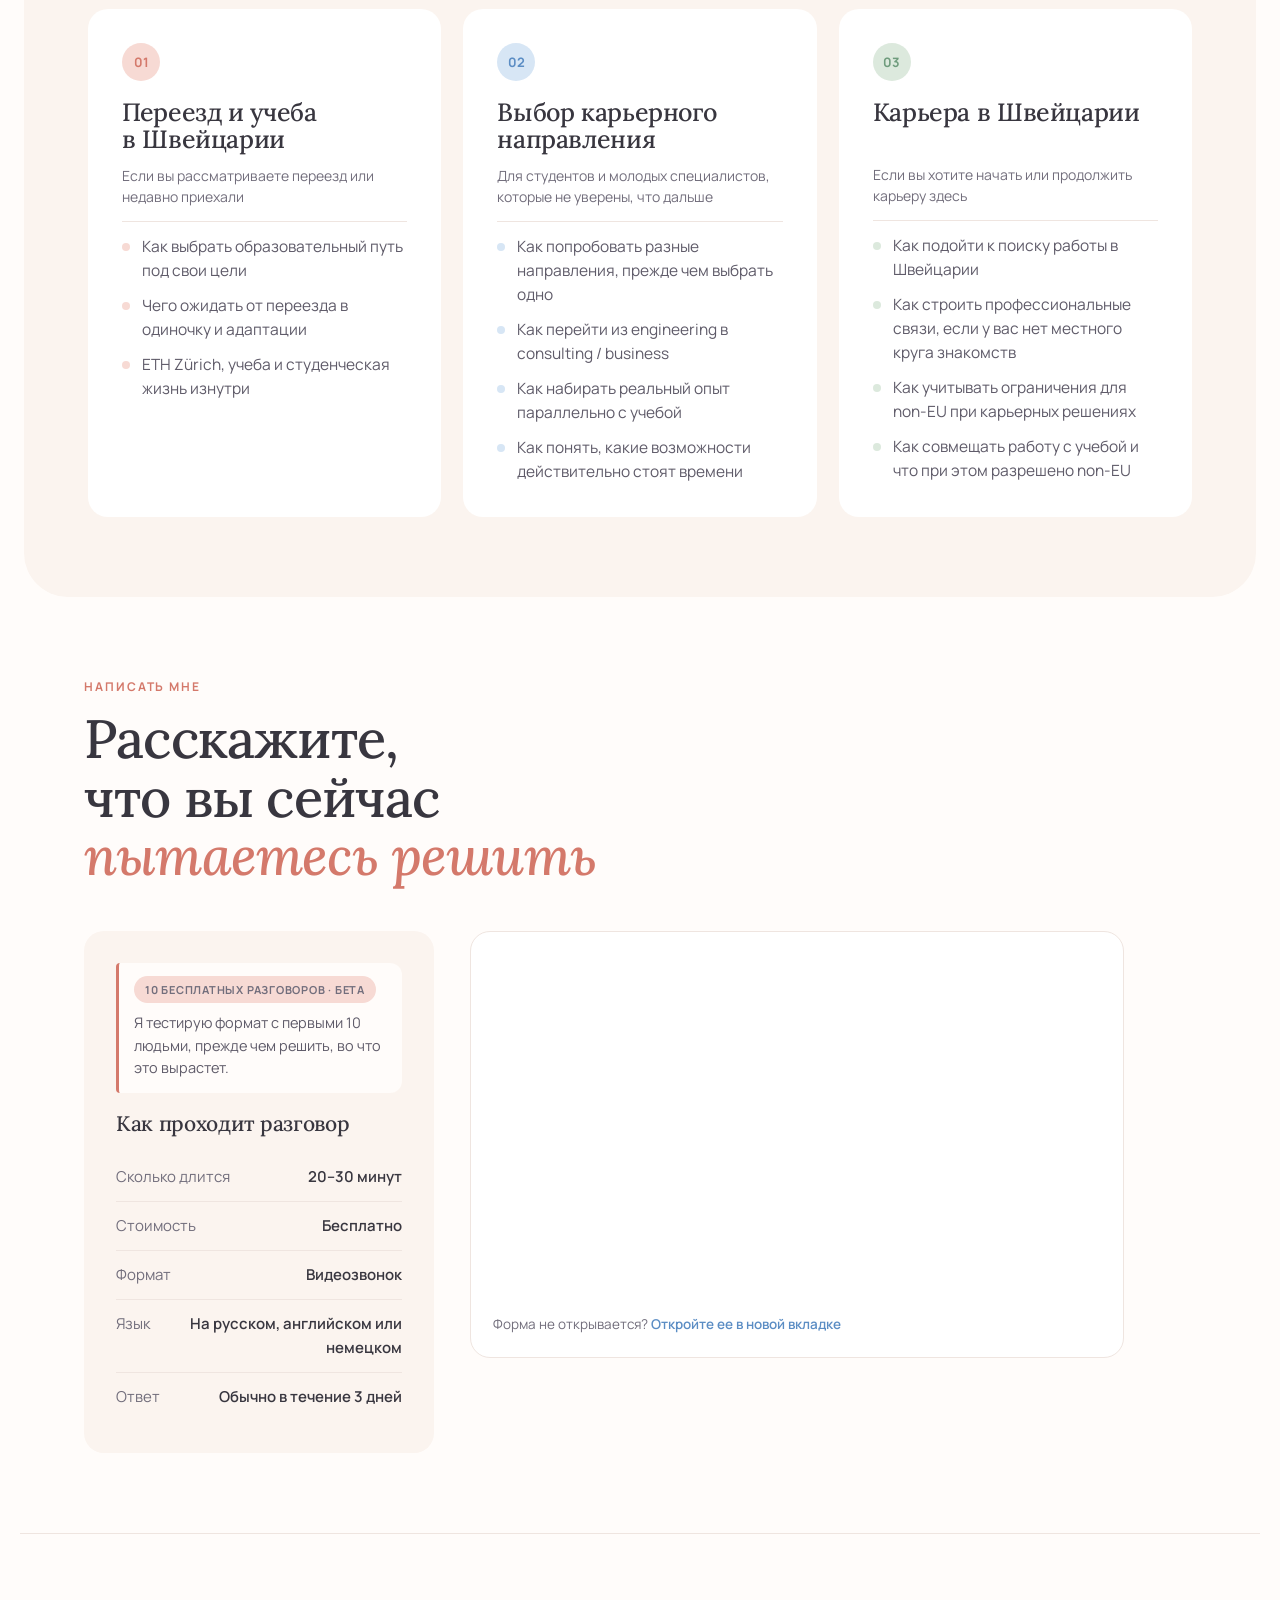
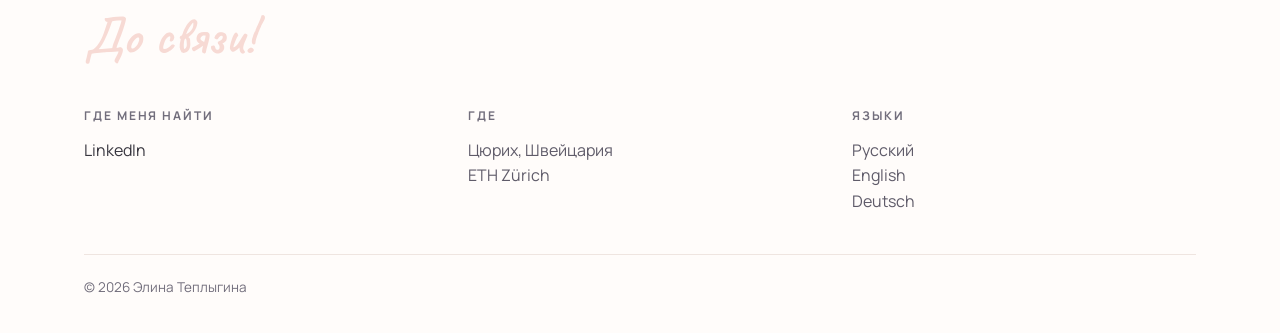
==== commit 348d922b: "Cut the Russian hero down properly Previous rounds tightened wording, which was the wrong lever. The" ====
--- a/ru/index.html
+++ b/ru/index.html
@@ -81,13 +81,12 @@
     <p class="script">Привет!</p>
     <h1>Я переехала в Швейцарию <em>одна</em> в&nbsp;16&nbsp;лет.</h1>
     <p class="lede">
-      Без семьи рядом и без готового плана. С тех пор я прошла путь от
-      швейцарской школы и университета ETH Zürich до смены направления,
-      консалтинга и поиска работы в Швейцарии без паспорта ЕС.
+      Без семьи рядом и без готового плана. Школа, университет ETH Zürich,
+      смена направления, поиск работы в Швейцарии без паспорта ЕС.
+      Многое приходилось выяснять на ходу.
     </p>
     <p class="lede lede--next">
-      Многое приходилось выяснять на ходу. Если вы стоите перед похожим выбором,
-      мой опыт может сэкономить вам время.
+      Если вы стоите перед похожим выбором, мой опыт может сэкономить вам время.
     </p>
     <div class="hero__cta">
       <a class="btn" href="#talk">Расскажите, что сейчас вас волнует</a>
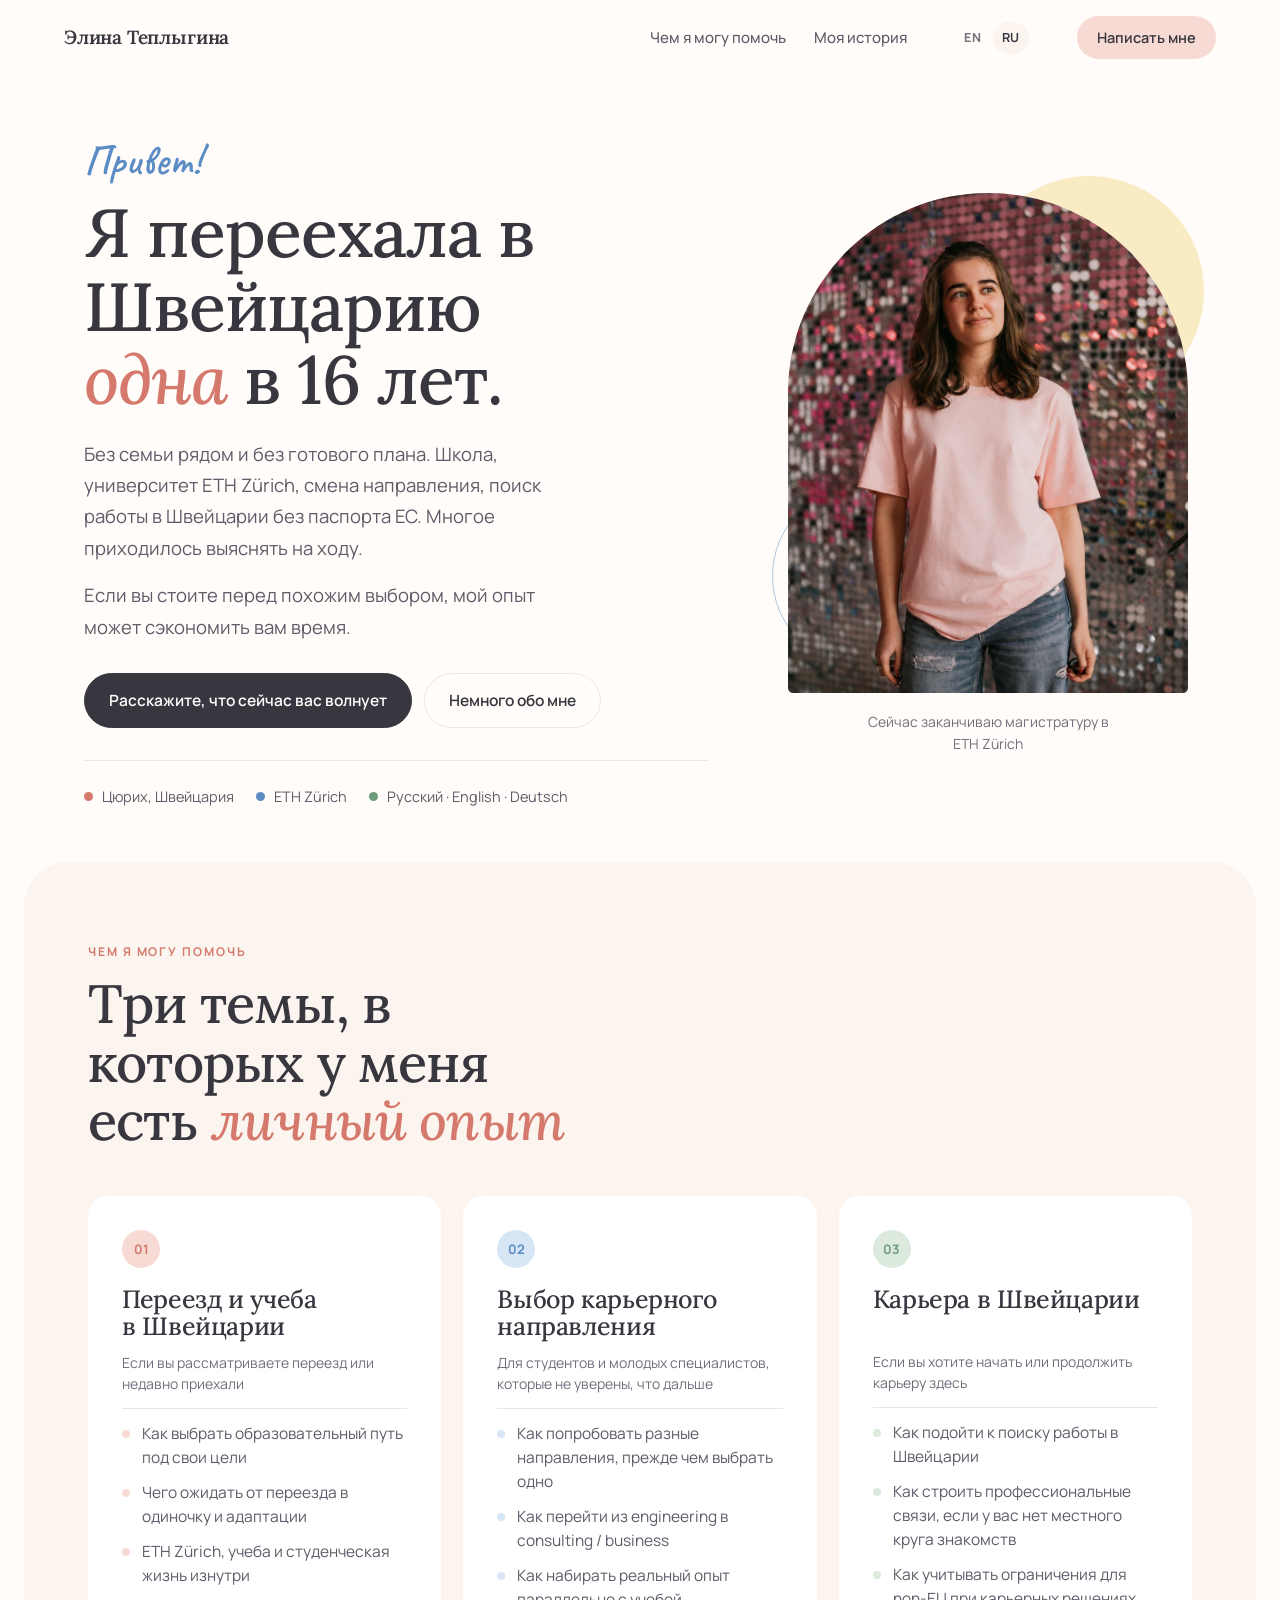
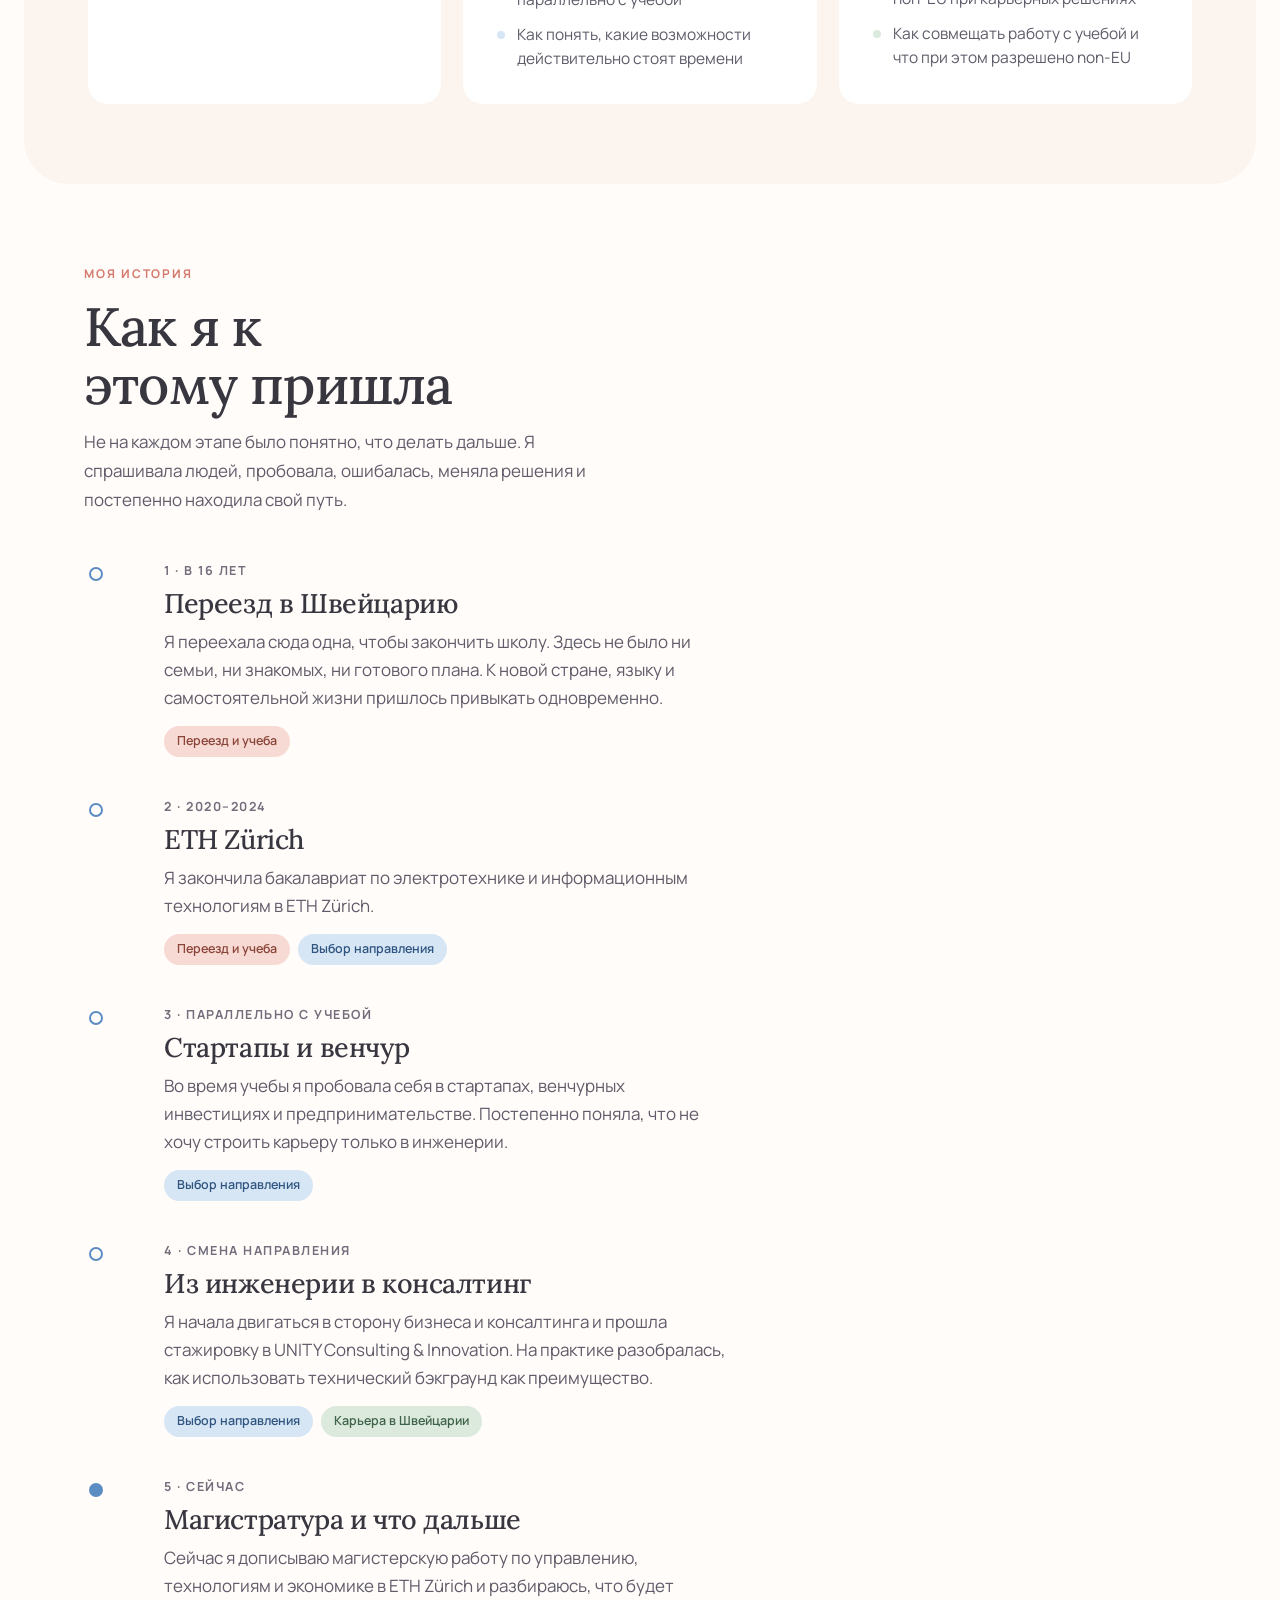
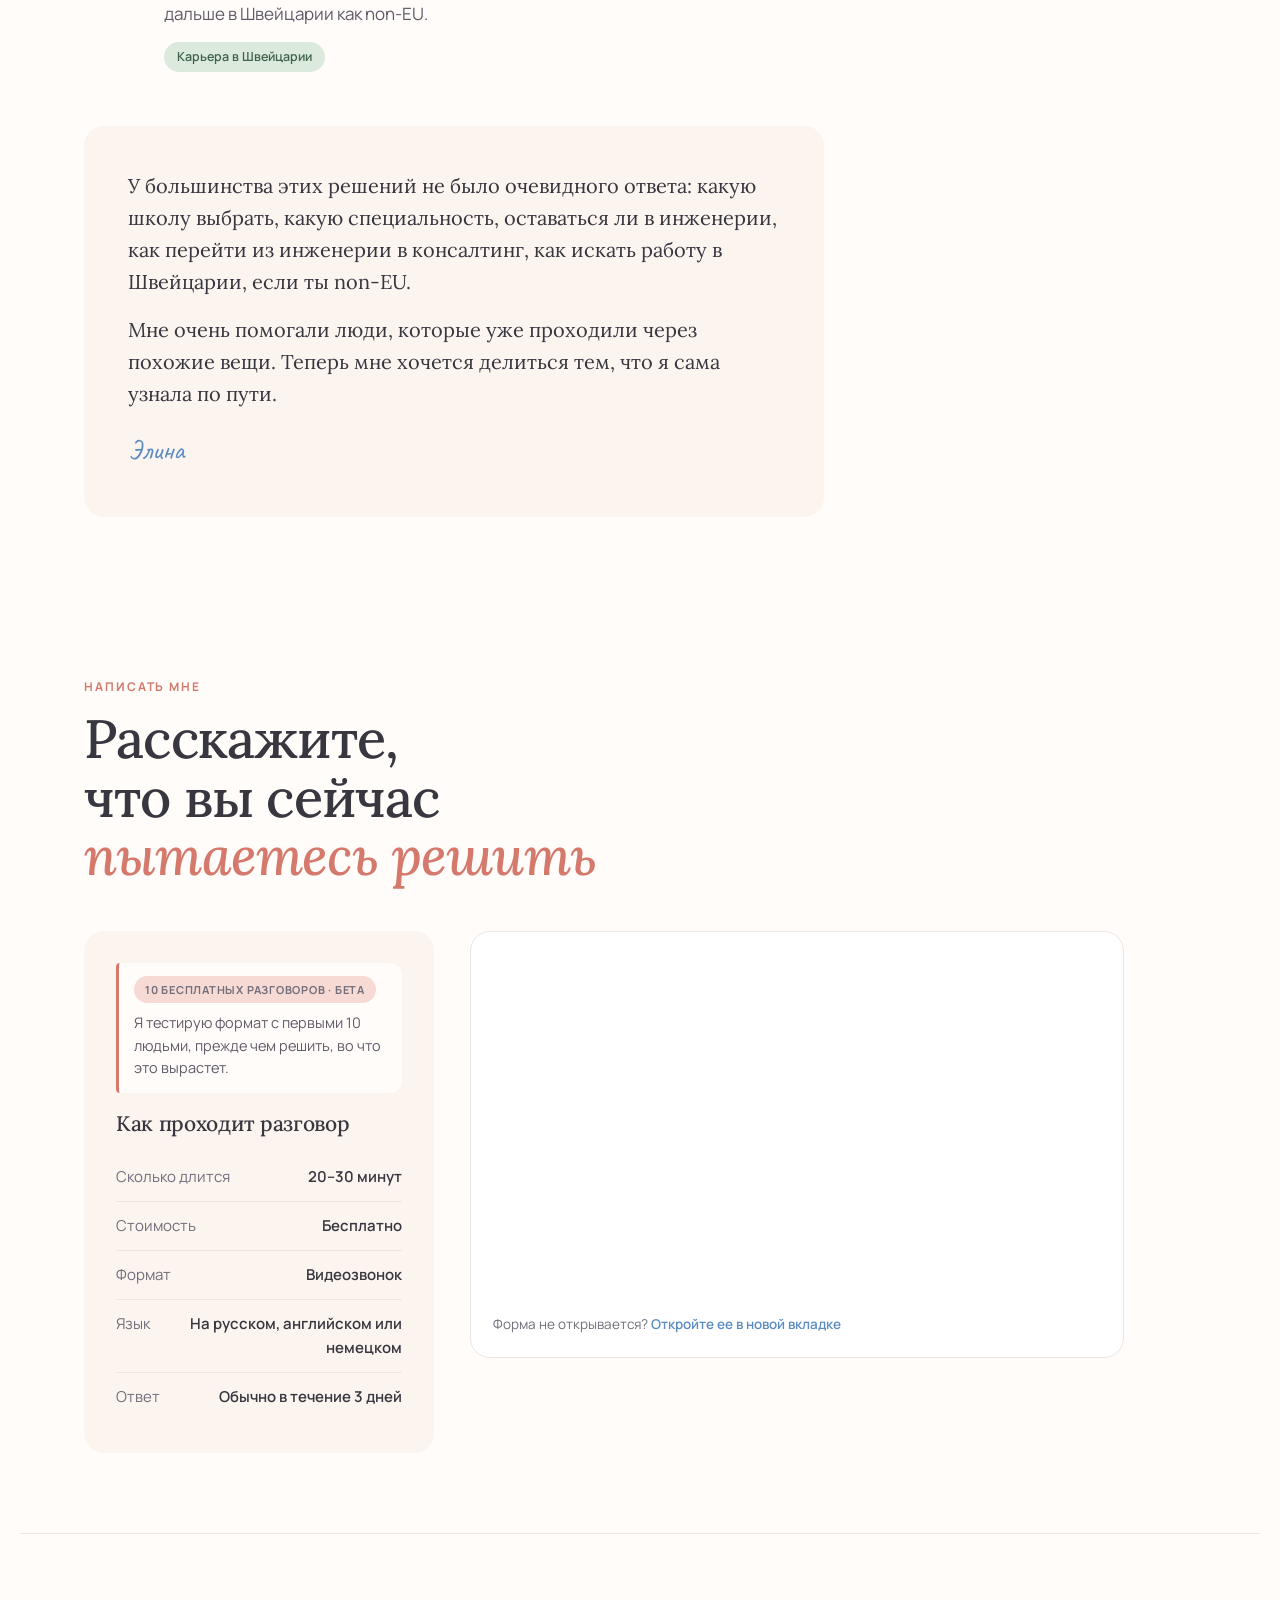
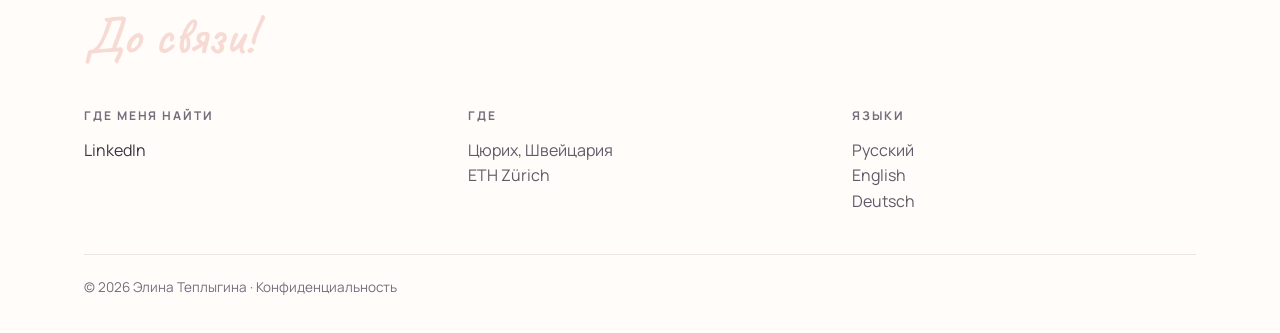
==== commit f31a2b22: "Put the offer above the story, and add a privacy policy Move "How I can help" ahead of "My story" on" ====
--- a/ru/index.html
+++ b/ru/index.html
@@ -63,8 +63,8 @@
 <header class="nav" id="nav">
   <a class="nav__brand" href="#top">Элина&nbsp;Теплыгина</a>
   <nav class="nav__links" aria-label="Разделы">
+    <a href="#help" data-nav>Чем я могу помочь</a>
     <a href="#story" data-nav>Моя история</a>
-    <a href="#help" data-nav>Чем я могу помочь</a>
   </nav>
   <div class="langsw">
     <a href="/" lang="en" hreflang="en">EN</a>
@@ -110,6 +110,50 @@
   </div>
 </section>
 
+<section class="sec sec--tint" id="help">
+  <header class="sec__head reveal">
+    <p class="eyebrow">Чем я могу помочь</p>
+    <h2>Три темы, в которых у меня есть <em>личный опыт</em></h2>
+  </header>
+
+  <div class="cards reveal">
+    <article class="card card--rose">
+      <span class="card__num" aria-hidden="true">01</span>
+      <h3>Переезд и учеба в Швейцарии</h3>
+      <p class="card__who">Если вы рассматриваете переезд или недавно приехали</p>
+      <ul>
+        <li>Как выбрать образовательный путь под свои цели</li>
+        <li>Чего ожидать от переезда в одиночку и адаптации</li>
+        <li>ETH Zürich, учеба и студенческая жизнь изнутри</li>
+      </ul>
+    </article>
+
+    <article class="card card--sky">
+      <span class="card__num" aria-hidden="true">02</span>
+      <h3>Выбор карьерного направления</h3>
+      <p class="card__who">Для студентов и молодых специалистов, которые не уверены, что дальше</p>
+      <ul>
+        <li>Как попробовать разные направления, прежде чем выбрать одно</li>
+        <li>Как перейти из engineering в consulting / business</li>
+        <li>Как набирать реальный опыт параллельно с учебой</li>
+        <li>Как понять, какие возможности действительно стоят времени</li>
+      </ul>
+    </article>
+
+    <article class="card card--sage">
+      <span class="card__num" aria-hidden="true">03</span>
+      <h3>Карьера в Швейцарии</h3>
+      <p class="card__who">Если вы хотите начать или продолжить карьеру здесь</p>
+      <ul>
+        <li>Как подойти к поиску работы в Швейцарии</li>
+        <li>Как строить профессиональные связи, если у вас нет местного круга знакомств</li>
+        <li>Как учитывать ограничения для non-EU при карьерных решениях</li>
+        <li>Как совмещать работу с учебой и что при этом разрешено non-EU</li>
+      </ul>
+    </article>
+  </div>
+</section>
+
 <section class="sec" id="story">
   <header class="sec__head reveal">
     <p class="eyebrow">Моя история</p>
@@ -163,49 +207,6 @@
   </figure>
 </section>
 
-<section class="sec sec--tint" id="help">
-  <header class="sec__head reveal">
-    <p class="eyebrow">Чем я могу помочь</p>
-    <h2>Три темы, в которых у меня есть <em>личный опыт</em></h2>
-  </header>
-
-  <div class="cards reveal">
-    <article class="card card--rose">
-      <span class="card__num" aria-hidden="true">01</span>
-      <h3>Переезд и учеба в Швейцарии</h3>
-      <p class="card__who">Если вы рассматриваете переезд или недавно приехали</p>
-      <ul>
-        <li>Как выбрать образовательный путь под свои цели</li>
-        <li>Чего ожидать от переезда в одиночку и адаптации</li>
-        <li>ETH Zürich, учеба и студенческая жизнь изнутри</li>
-      </ul>
-    </article>
-
-    <article class="card card--sky">
-      <span class="card__num" aria-hidden="true">02</span>
-      <h3>Выбор карьерного направления</h3>
-      <p class="card__who">Для студентов и молодых специалистов, которые не уверены, что дальше</p>
-      <ul>
-        <li>Как попробовать разные направления, прежде чем выбрать одно</li>
-        <li>Как перейти из engineering в consulting / business</li>
-        <li>Как набирать реальный опыт параллельно с учебой</li>
-        <li>Как понять, какие возможности действительно стоят времени</li>
-      </ul>
-    </article>
-
-    <article class="card card--sage">
-      <span class="card__num" aria-hidden="true">03</span>
-      <h3>Карьера в Швейцарии</h3>
-      <p class="card__who">Если вы хотите начать или продолжить карьеру здесь</p>
-      <ul>
-        <li>Как подойти к поиску работы в Швейцарии</li>
-        <li>Как строить профессиональные связи, если у вас нет местного круга знакомств</li>
-        <li>Как учитывать ограничения для non-EU при карьерных решениях</li>
-        <li>Как совмещать работу с учебой и что при этом разрешено non-EU</li>
-      </ul>
-    </article>
-  </div>
-</section>
 
 <section class="sec" id="talk">
   <header class="sec__head reveal">
@@ -259,7 +260,7 @@
       <p>Русский<br>English<br>Deutsch</p>
     </div>
   </div>
-  <p class="foot__base">© <span id="yr">2026</span> Элина Теплыгина</p>
+  <p class="foot__base">© <span id="yr">2026</span> Элина Теплыгина · <a href="/ru/privacy.html">Конфиденциальность</a></p>
 </footer>
 
 <script src="../assets/main.js" defer></script>
--- a/assets/styles.css
+++ b/assets/styles.css
@@ -176,6 +176,10 @@
 }
 .nav__cta:hover{background:var(--butter);}
 
+/* Legal pages carry no section links, so the switcher takes over the job
+   of pushing the right-hand group across. */
+.nav--legal .langsw{margin-left:auto;}
+
 @media(max-width:880px){
   .nav__links{display:none;}
   .langsw{margin-left:auto;}
@@ -480,6 +484,40 @@
 .formwrap__fb{margin-top:12px;font-size:13.5px;color:var(--ink-3);}
 .formwrap__fb a{color:var(--blue);font-weight:600;}
 
+/* ── Legal pages ─────────────────────────────────────────── */
+.legal{
+  max-width:68ch;margin:0 auto;
+  padding:clamp(40px,7vw,72px) var(--pad) clamp(40px,6vw,64px);
+}
+.legal h1{
+  font-size:clamp(30px,4.2vw,46px);
+  margin:10px 0 0;max-width:20ch;
+}
+.legal__lede{
+  font-size:clamp(16.5px,1.8vw,19px);line-height:1.7;
+  color:var(--ink-2);margin-top:20px;
+  padding-bottom:clamp(20px,3vw,30px);
+  border-bottom:1px solid var(--line);
+}
+.legal h2{
+  font-size:clamp(19px,2.1vw,23px);
+  margin:clamp(30px,4vw,42px) 0 12px;
+}
+.legal p{
+  font-size:16.5px;line-height:1.7;color:var(--ink-2);
+  margin-bottom:14px;
+}
+.legal a{
+  color:var(--blue);font-weight:600;
+  border-bottom:1.5px solid transparent;transition:border-color .25s;
+}
+.legal a:hover{border-bottom-color:var(--blue);}
+.legal__date{
+  margin-top:clamp(32px,4vw,44px);padding-top:20px;
+  border-top:1px solid var(--line);
+  font-size:14px;color:var(--ink-3);
+}
+
 /* ── Footer ──────────────────────────────────────────────── */
 .foot{
   max-width:var(--max);margin:0 auto;
@@ -511,6 +549,11 @@
   padding-top:22px;border-top:1px solid var(--line);
   font-size:13.5px;color:var(--ink-3);
 }
+.foot__base a{
+  color:var(--ink-3);border-bottom:1px solid transparent;
+  transition:color .25s,border-color .25s;
+}
+.foot__base a:hover{color:var(--ink);border-bottom-color:var(--line);}
 
 /* ── Phone layout (kept last so nothing above re-overrides it) ── */
 @media(max-width:900px){
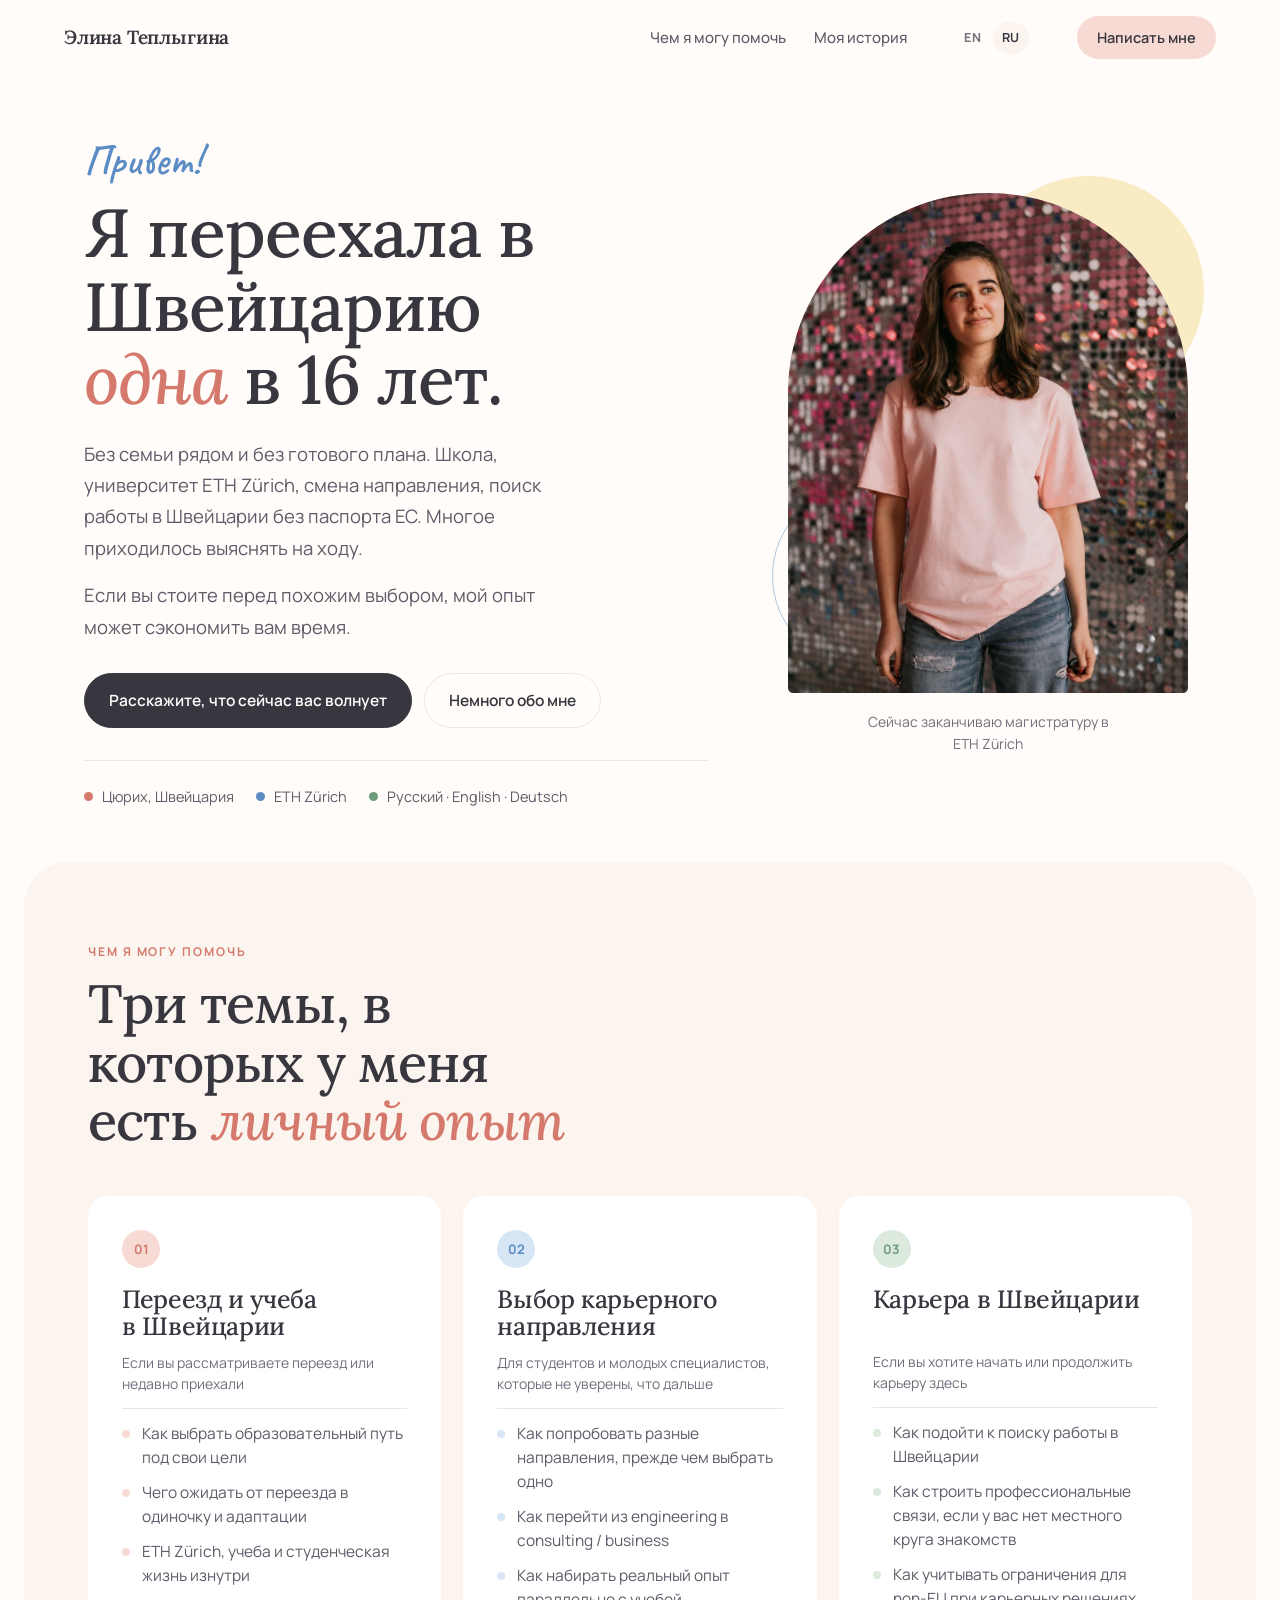
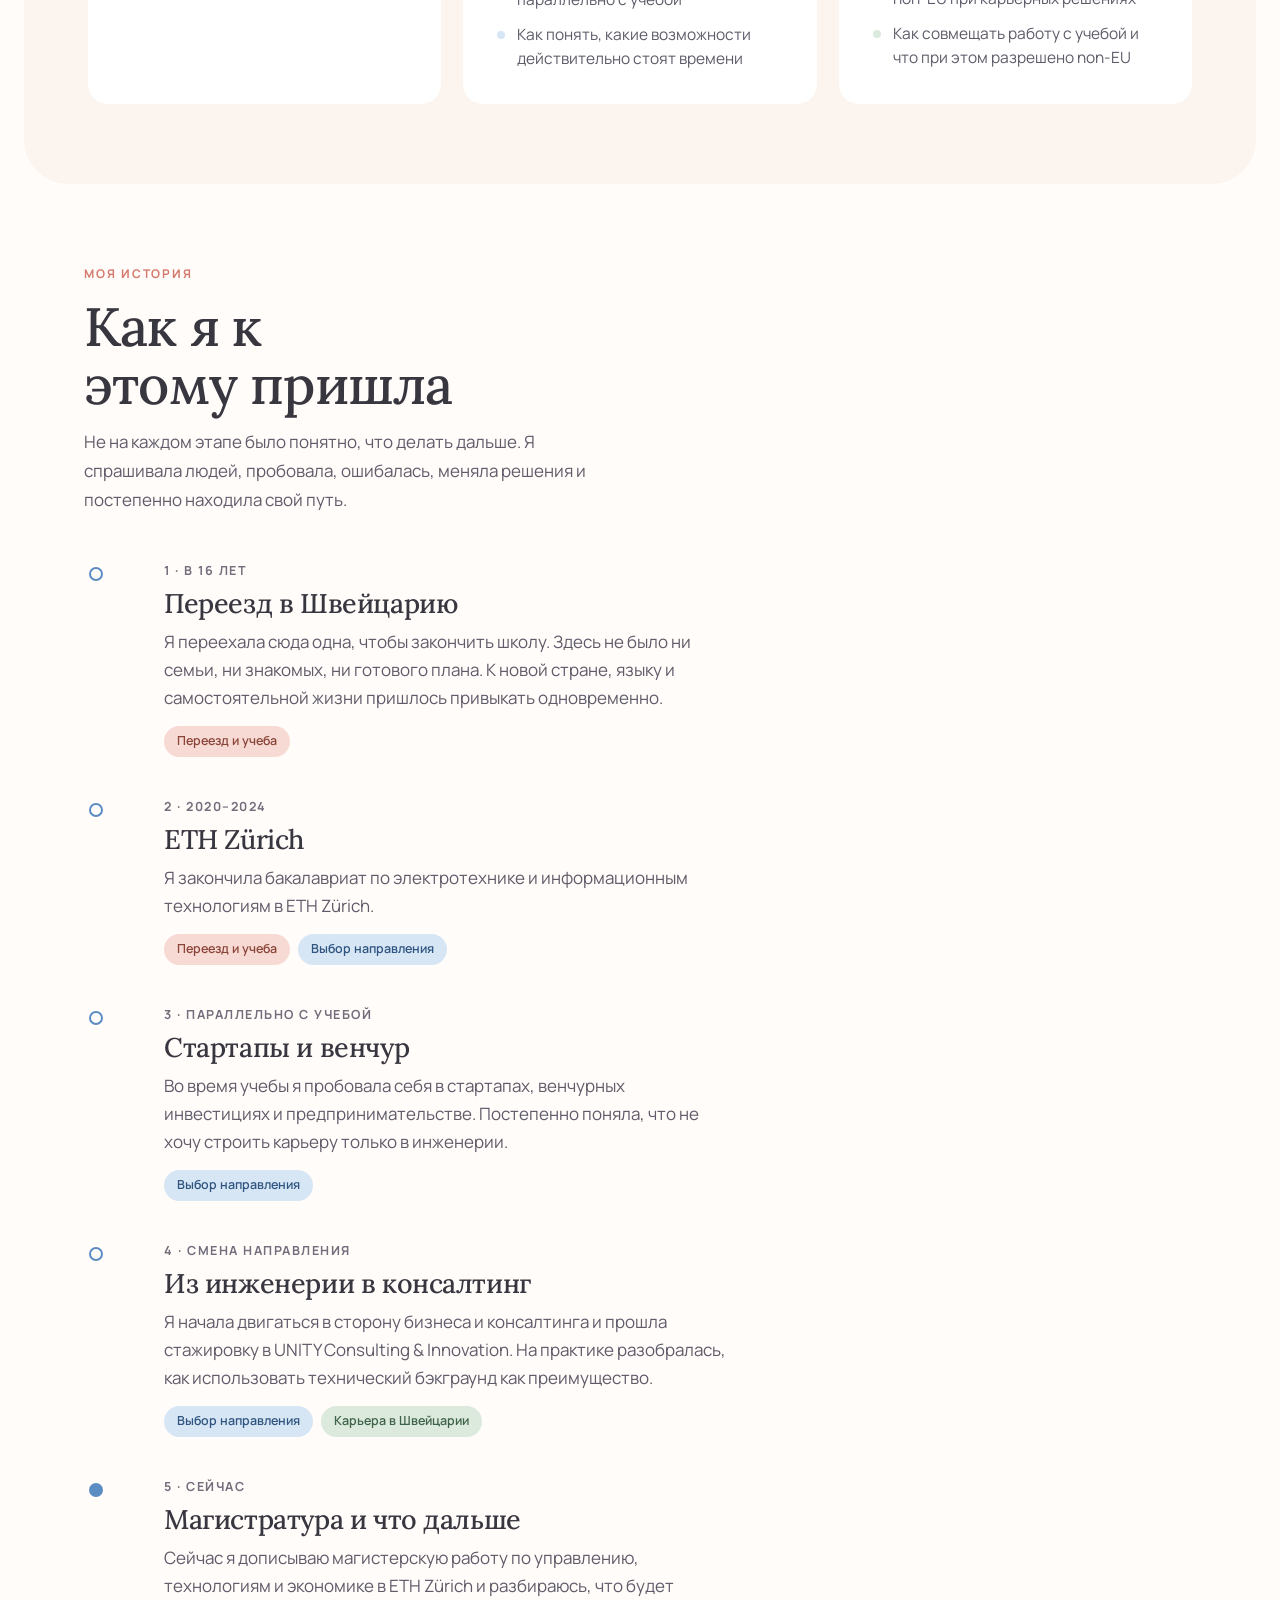
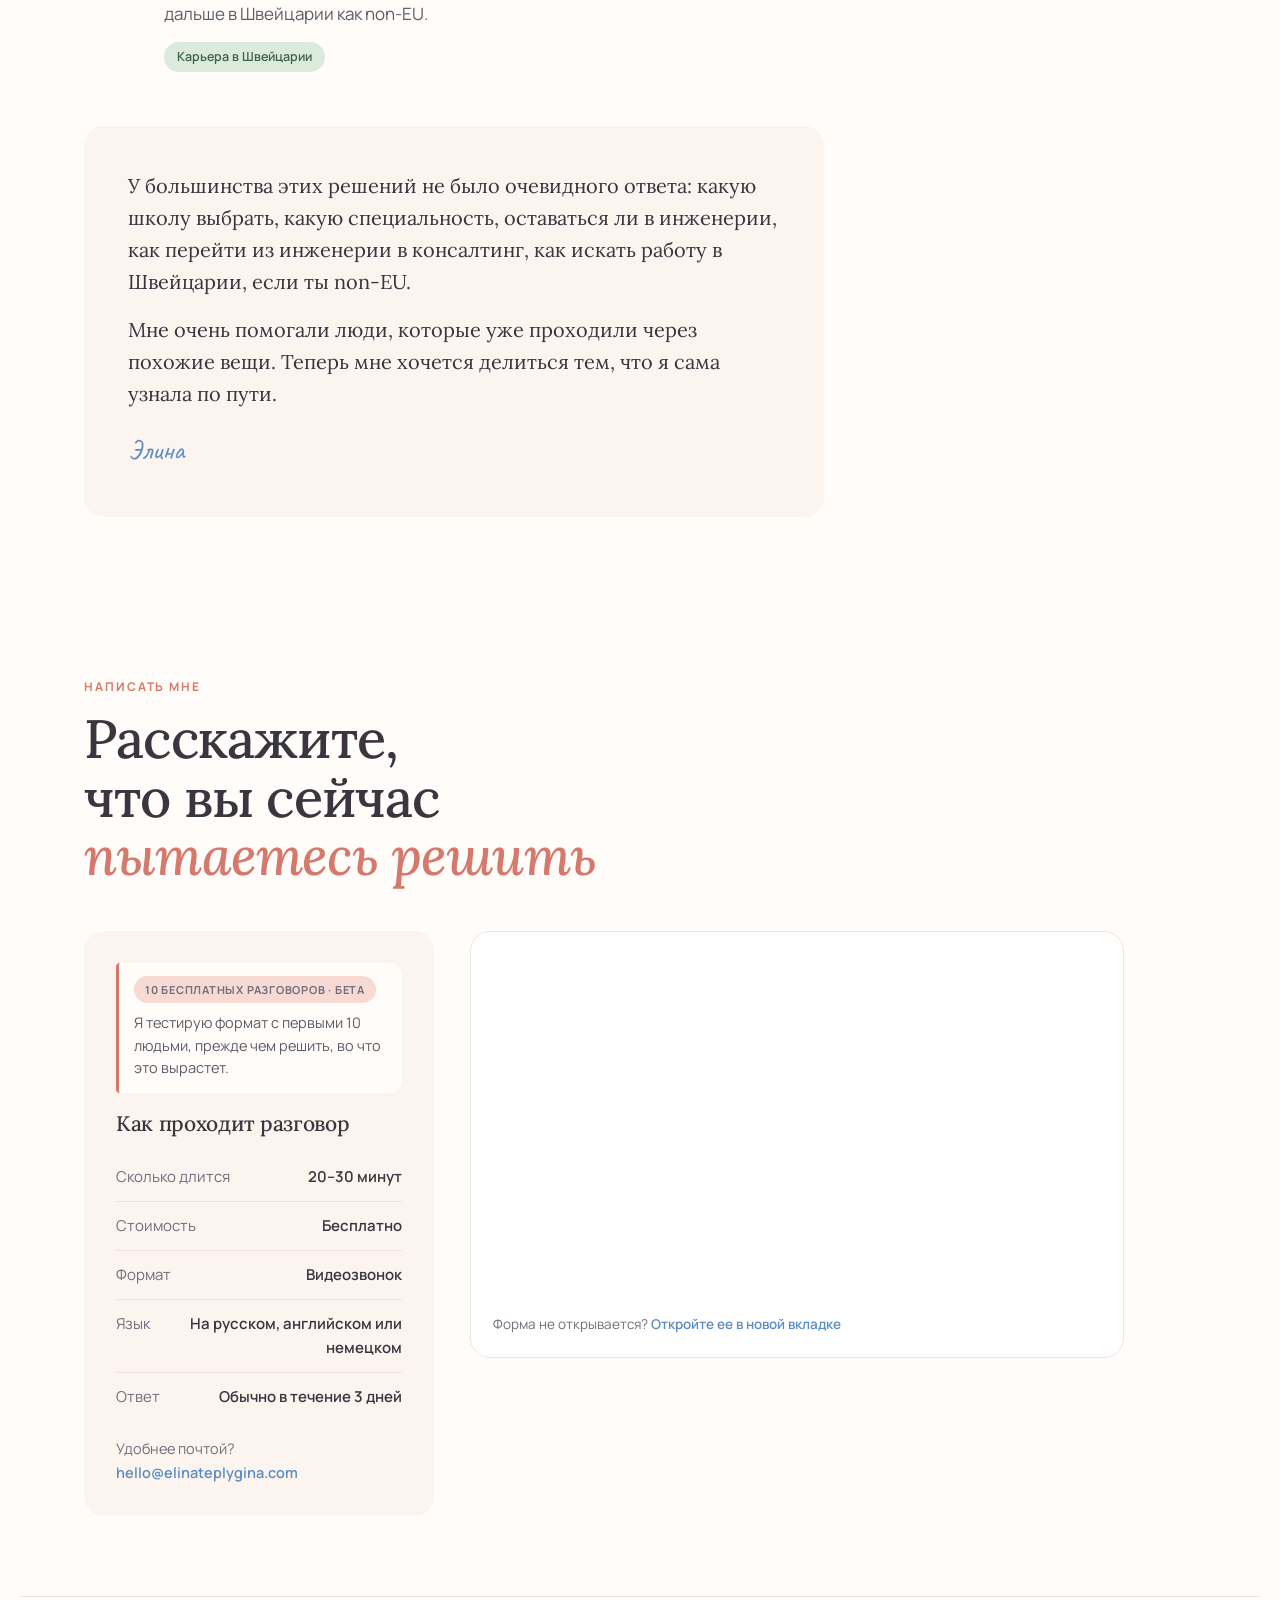
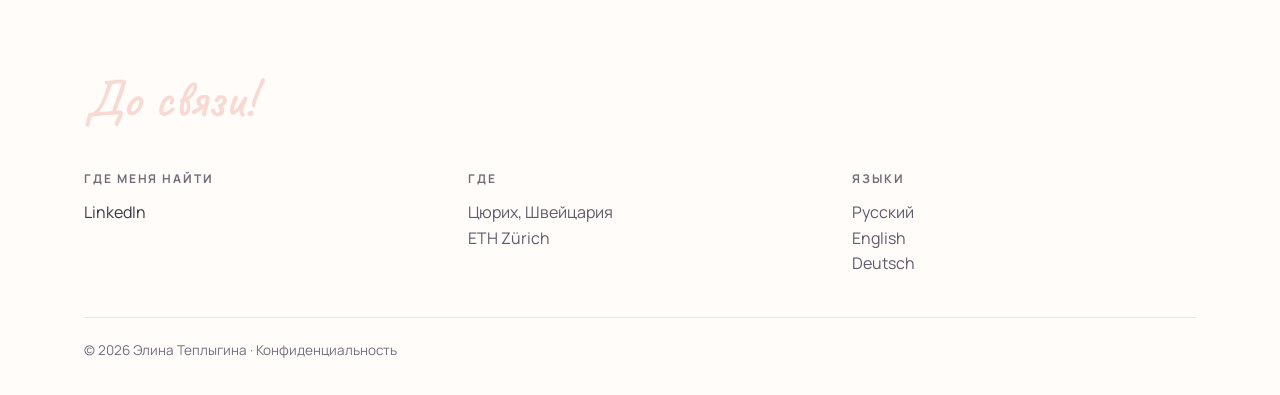
==== commit 93c7a8a4: "Add the contact address to the policy and beside the form Fills the placeholder in both privacy page" ====
--- a/ru/index.html
+++ b/ru/index.html
@@ -229,6 +229,7 @@
         <li><span>Язык</span><b>На русском, английском или немецком</b></li>
         <li><span>Ответ</span><b>Обычно в течение 3 дней</b></li>
       </ul>
+      <p class="what__mail">Удобнее почтой? <a href="mailto:hello@elinateplygina.com">hello@elinateplygina.com</a></p>
     </aside>
 
     <div class="formwrap">
